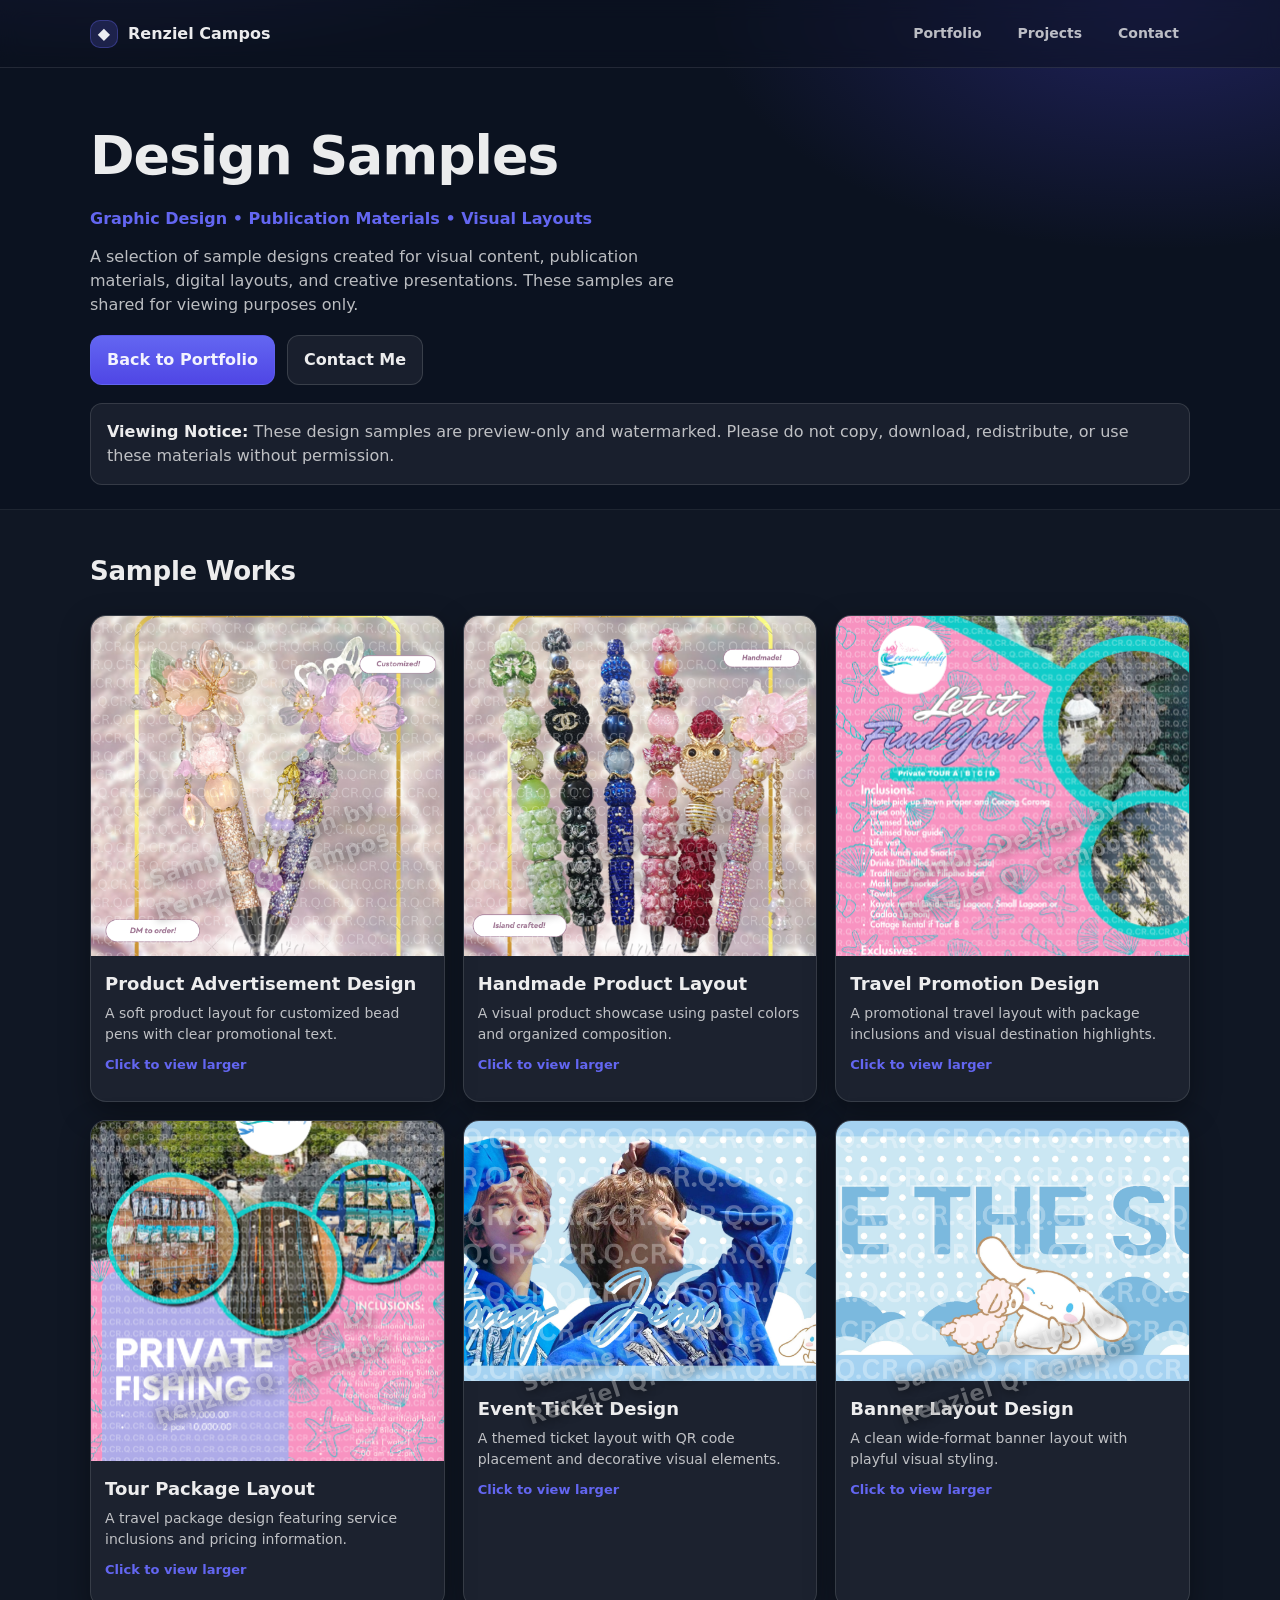
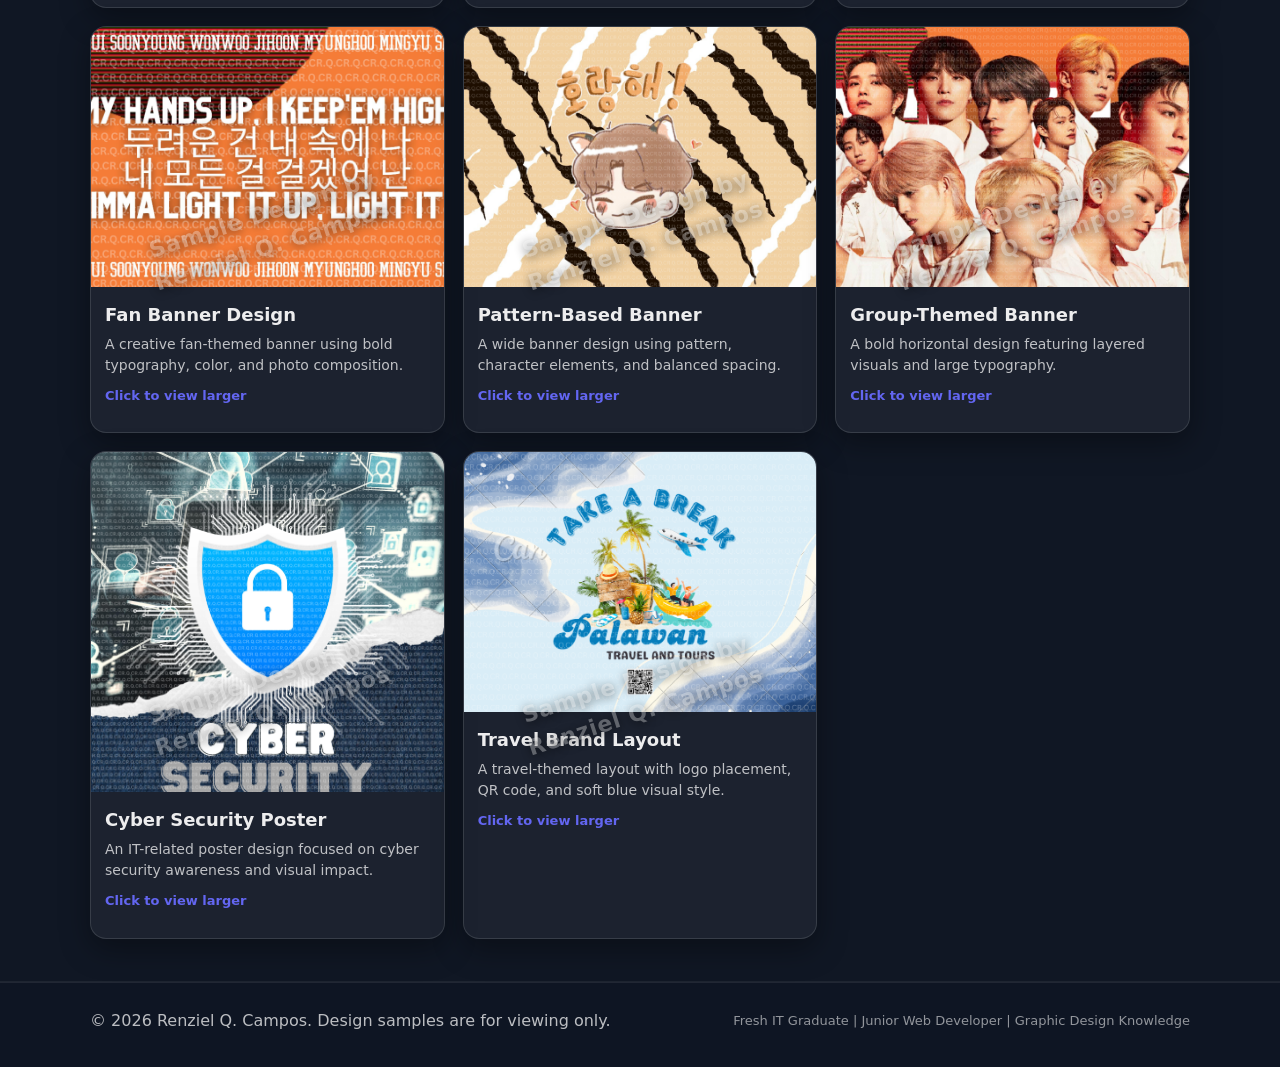
==== design-samples.html @ 715ff8b2 "Initial portfolio upload" ====
<!doctype html>
<html lang="en">
<head>
  <meta charset="utf-8" />
  <meta name="viewport" content="width=device-width, initial-scale=1" />
  <meta name="robots" content="noindex, nofollow" />
  <title>Design Samples | Renziel Q. Campos</title>
  <link rel="stylesheet" href="style.css" />

  <style>
    .design-header {
      padding: 48px 0 24px;
    }

    .design-gallery {
      display: grid;
      grid-template-columns: repeat(3, 1fr);
      gap: 18px;
      margin-top: 24px;
    }

    .design-card {
      position: relative;
      overflow: hidden;
      border-radius: var(--radius);
      background: rgba(255,255,255,.05);
      border: 1px solid rgba(255,255,255,.12);
      box-shadow: var(--shadow);
      cursor: pointer;
      transition: transform .15s ease, border-color .2s ease, background .2s ease;
    }

    .design-card:hover {
      transform: translateY(-4px);
      border-color: rgba(99,102,241,.45);
      background: rgba(255,255,255,.08);
    }

    .design-card img {
      width: 100%;
      height: 340px;
      object-fit: cover;
      display: block;
      user-select: none;
      -webkit-user-drag: none;
      pointer-events: none;
    }

    .design-card::after {
      content: "Sample Design by Renziel Q. Campos";
      position: absolute;
      inset: 0;
      display: grid;
      place-items: center;
      text-align: center;
      padding: 20px;
      color: rgba(255,255,255,.32);
      font-weight: 900;
      font-size: 22px;
      letter-spacing: .04em;
      transform: rotate(-18deg);
      pointer-events: none;
      text-shadow: 0 2px 10px rgba(0,0,0,.45);
    }

    .design-card-content {
      padding: 14px;
    }

    .design-card-title {
      margin: 0 0 6px;
      font-size: 18px;
    }

    .design-card-desc {
      margin: 0;
      color: var(--muted);
      font-size: 14px;
    }

    .notice-box {
      margin-top: 18px;
      padding: 16px;
      border-radius: var(--radius-sm);
      background: rgba(255,255,255,.06);
      border: 1px solid rgba(255,255,255,.12);
      color: var(--muted);
    }

    .notice-box strong {
      color: var(--text);
    }

    .wide-design img {
      height: 260px;
    }

    .view-hint {
      margin-top: 10px;
      color: var(--primary-2);
      font-weight: 800;
      font-size: 13px;
    }

    /* Lightbox / Modal */
    .lightbox {
      position: fixed;
      inset: 0;
      z-index: 9999;
      display: none;
      align-items: center;
      justify-content: center;
      padding: 18px;
      background: rgba(0,0,0,.88);
    }

    .lightbox.is-open {
      display: flex;
    }

    .lightbox-content {
      position: relative;
      width: min(96vw, 1200px);
      height: min(92vh, 850px);
      background: rgba(11,18,32,.95);
      border: 1px solid rgba(255,255,255,.18);
      border-radius: var(--radius);
      box-shadow: var(--shadow);
      overflow: hidden;
      display: flex;
      flex-direction: column;
    }

    .lightbox-header {
      display: flex;
      align-items: center;
      justify-content: space-between;
      gap: 12px;
      padding: 14px 16px;
      border-bottom: 1px solid rgba(255,255,255,.12);
      flex-shrink: 0;
    }

    .lightbox-title {
      margin: 0;
      font-size: 16px;
      color: var(--text);
    }

    .lightbox-close {
      border: 1px solid rgba(255,255,255,.16);
      background: rgba(255,255,255,.08);
      color: var(--text);
      padding: 10px 14px;
      border-radius: 10px;
      font-weight: 900;
      cursor: pointer;
    }

    .lightbox-close:hover {
      background: rgba(255,255,255,.14);
    }

    .lightbox-body {
      position: relative;
      flex: 1;
      overflow: hidden;
      padding: 14px;
      display: flex;
      align-items: center;
      justify-content: center;
    }

    .lightbox-body img {
      width: 100%;
      height: 100%;
      object-fit: contain;
      display: block;
      user-select: none;
      -webkit-user-drag: none;
      pointer-events: none;
      border-radius: 12px;
    }

    .lightbox-body::after {
      content: "Sample Design by Renziel Q. Campos";
      position: absolute;
      inset: 0;
      display: grid;
      place-items: center;
      text-align: center;
      color: rgba(255,255,255,.28);
      font-size: clamp(22px, 4vw, 48px);
      font-weight: 900;
      letter-spacing: .04em;
      transform: rotate(-18deg);
      pointer-events: none;
      text-shadow: 0 3px 12px rgba(0,0,0,.55);
    }

    @media (max-width: 900px) {
      .design-gallery {
        grid-template-columns: 1fr;
      }

      .design-card img,
      .wide-design img {
        height: auto;
      }

      .lightbox {
        padding: 10px;
      }

      .lightbox-content {
        width: 96vw;
        height: 90vh;
      }

      .lightbox-title {
        font-size: 14px;
      }

      .lightbox-close {
        padding: 8px 12px;
      }
    }
  </style>
</head>

<body>
  <a class="skip-link" href="#samples">Skip to samples</a>

  <header class="site-header" role="banner">
    <div class="container header-inner">
      <div class="brand" aria-label="Portfolio brand">
        <span class="brand-mark" aria-hidden="true">◆</span>
        <span class="brand-text">Renziel Campos</span>
      </div>

      <nav class="nav" aria-label="Primary">
        <a class="nav-link" href="index.html">Portfolio</a>
        <a class="nav-link" href="index.html#projects">Projects</a>
        <a class="nav-link" href="index.html#contact">Contact</a>
      </nav>
    </div>
  </header>

  <main>
    <section class="design-header">
      <div class="container">
        <h1 class="hero-title">Design Samples</h1>

        <p class="hero-role">Graphic Design • Publication Materials • Visual Layouts</p>

        <p class="hero-intro">
          A selection of sample designs created for visual content, publication materials,
          digital layouts, and creative presentations. These samples are shared for viewing purposes only.
        </p>

        <div class="hero-actions" role="group" aria-label="Design sample actions">
          <a class="btn btn-primary" href="index.html">Back to Portfolio</a>
          <a class="btn btn-secondary" href="index.html#contact">Contact Me</a>
        </div>

        <div class="notice-box">
          <strong>Viewing Notice:</strong>
          These design samples are preview-only and watermarked. Please do not copy,
          download, redistribute, or use these materials without permission.
        </div>
      </div>
    </section>

    <section id="samples" class="section section-alt">
      <div class="container">
        <h2 class="section-title">Sample Works</h2>

        <div class="design-gallery" aria-label="Design sample gallery">
          <article class="design-card" data-image="design-samples/1.png" data-title="Product Advertisement Design">
            <img src="design-samples/1.png" alt="Bead and Write customized pen design layout" draggable="false" />
            <div class="design-card-content">
              <h3 class="design-card-title">Product Advertisement Design</h3>
              <p class="design-card-desc">
                A soft product layout for customized bead pens with clear promotional text.
              </p>
              <p class="view-hint">Click to view larger</p>
            </div>
          </article>

          <article class="design-card" data-image="design-samples/2.png" data-title="Handmade Product Layout">
            <img src="design-samples/2.png" alt="Bead and Write handmade pen product layout" draggable="false" />
            <div class="design-card-content">
              <h3 class="design-card-title">Handmade Product Layout</h3>
              <p class="design-card-desc">
                A visual product showcase using pastel colors and organized composition.
              </p>
              <p class="view-hint">Click to view larger</p>
            </div>
          </article>

          <article class="design-card" data-image="design-samples/3.png" data-title="Travel Promotion Design">
            <img src="design-samples/3.png" alt="Travel and tour promotional design" draggable="false" />
            <div class="design-card-content">
              <h3 class="design-card-title">Travel Promotion Design</h3>
              <p class="design-card-desc">
                A promotional travel layout with package inclusions and visual destination highlights.
              </p>
              <p class="view-hint">Click to view larger</p>
            </div>
          </article>

          <article class="design-card" data-image="design-samples/4.png" data-title="Tour Package Layout">
            <img src="design-samples/4.png" alt="Private fishing promotional layout" draggable="false" />
            <div class="design-card-content">
              <h3 class="design-card-title">Tour Package Layout</h3>
              <p class="design-card-desc">
                A travel package design featuring service inclusions and pricing information.
              </p>
              <p class="view-hint">Click to view larger</p>
            </div>
          </article>

          <article class="design-card wide-design" data-image="design-samples/5.png" data-title="Event Ticket Design">
            <img src="design-samples/5.png" alt="Blue themed event ticket design" draggable="false" />
            <div class="design-card-content">
              <h3 class="design-card-title">Event Ticket Design</h3>
              <p class="design-card-desc">
                A themed ticket layout with QR code placement and decorative visual elements.
              </p>
              <p class="view-hint">Click to view larger</p>
            </div>
          </article>

          <article class="design-card wide-design" data-image="design-samples/6.png" data-title="Banner Layout Design">
            <img src="design-samples/6.png" alt="Blue themed banner design" draggable="false" />
            <div class="design-card-content">
              <h3 class="design-card-title">Banner Layout Design</h3>
              <p class="design-card-desc">
                A clean wide-format banner layout with playful visual styling.
              </p>
              <p class="view-hint">Click to view larger</p>
            </div>
          </article>

          <article class="design-card wide-design" data-image="design-samples/7.png" data-title="Fan Banner Design">
            <img src="design-samples/7.png" alt="K-pop inspired orange banner design" draggable="false" />
            <div class="design-card-content">
              <h3 class="design-card-title">Fan Banner Design</h3>
              <p class="design-card-desc">
                A creative fan-themed banner using bold typography, color, and photo composition.
              </p>
              <p class="view-hint">Click to view larger</p>
            </div>
          </article>

          <article class="design-card wide-design" data-image="design-samples/8.png" data-title="Pattern-Based Banner">
            <img src="design-samples/8.png" alt="Orange animal print themed banner design" draggable="false" />
            <div class="design-card-content">
              <h3 class="design-card-title">Pattern-Based Banner</h3>
              <p class="design-card-desc">
                A wide banner design using pattern, character elements, and balanced spacing.
              </p>
              <p class="view-hint">Click to view larger</p>
            </div>
          </article>

          <article class="design-card wide-design" data-image="design-samples/9.png" data-title="Group-Themed Banner">
            <img src="design-samples/9.png" alt="K-pop inspired red and orange banner design" draggable="false" />
            <div class="design-card-content">
              <h3 class="design-card-title">Group-Themed Banner</h3>
              <p class="design-card-desc">
                A bold horizontal design featuring layered visuals and large typography.
              </p>
              <p class="view-hint">Click to view larger</p>
            </div>
          </article>

          <article class="design-card" data-image="design-samples/10.png" data-title="Cyber Security Poster">
            <img src="design-samples/10.png" alt="Cyber security poster design" draggable="false" />
            <div class="design-card-content">
              <h3 class="design-card-title">Cyber Security Poster</h3>
              <p class="design-card-desc">
                An IT-related poster design focused on cyber security awareness and visual impact.
              </p>
              <p class="view-hint">Click to view larger</p>
            </div>
          </article>

          <article class="design-card wide-design" data-image="design-samples/11.png" data-title="Travel Brand Layout">
            <img src="design-samples/11.png" alt="Travel and tours logo or banner design" draggable="false" />
            <div class="design-card-content">
              <h3 class="design-card-title">Travel Brand Layout</h3>
              <p class="design-card-desc">
                A travel-themed layout with logo placement, QR code, and soft blue visual style.
              </p>
              <p class="view-hint">Click to view larger</p>
            </div>
          </article>
        </div>
      </div>
    </section>
  </main>

  <div class="lightbox" id="lightbox" aria-hidden="true">
    <div class="lightbox-content">
      <div class="lightbox-header">
        <h2 class="lightbox-title" id="lightboxTitle">Design Preview</h2>
        <button class="lightbox-close" id="lightboxClose" type="button">Close</button>
      </div>

      <div class="lightbox-body">
        <img id="lightboxImage" src="" alt="Selected design sample preview" draggable="false" />
      </div>
    </div>
  </div>

  <footer class="site-footer" role="contentinfo">
    <div class="container footer-inner">
      <p class="footer-text">© <span id="year"></span> Renziel Q. Campos. Design samples are for viewing only.</p>
      <p class="footer-small">Fresh IT Graduate | Junior Web Developer | Graphic Design Knowledge</p>
    </div>
  </footer>

  <script>
    const yearEl = document.getElementById('year');
    if (yearEl) yearEl.textContent = String(new Date().getFullYear());

    const lightbox = document.getElementById('lightbox');
    const lightboxImage = document.getElementById('lightboxImage');
    const lightboxTitle = document.getElementById('lightboxTitle');
    const lightboxClose = document.getElementById('lightboxClose');
    const designCards = document.querySelectorAll('.design-card');

    designCards.forEach((card) => {
      card.addEventListener('click', () => {
        const imageSrc = card.getAttribute('data-image');
        const title = card.getAttribute('data-title');

        lightboxImage.src = imageSrc;
        lightboxTitle.textContent = title;
        lightbox.classList.add('is-open');
        lightbox.setAttribute('aria-hidden', 'false');
        document.body.style.overflow = 'hidden';
      });
    });

    function closeLightbox() {
      lightbox.classList.remove('is-open');
      lightbox.setAttribute('aria-hidden', 'true');
      lightboxImage.src = '';
      document.body.style.overflow = '';
    }

    lightboxClose.addEventListener('click', closeLightbox);

    lightbox.addEventListener('click', (event) => {
      if (event.target === lightbox) {
        closeLightbox();
      }
    });

    document.addEventListener('keydown', function (event) {
      const key = event.key.toLowerCase();

      if (key === 'escape' && lightbox.classList.contains('is-open')) {
        closeLightbox();
      }

      if (
        (event.ctrlKey && key === 's') ||
        (event.ctrlKey && key === 'p') ||
        (event.ctrlKey && key === 'u') ||
        (event.ctrlKey && key === 'c') ||
        (event.ctrlKey && event.shiftKey && key === 'i') ||
        key === 'f12'
      ) {
        event.preventDefault();
        alert('This action is disabled for design sample protection.');
      }
    });

    document.addEventListener('contextmenu', function (event) {
      event.preventDefault();
      alert('Right-click is disabled for design sample protection.');
    });
  </script>
</body>
</html>
---- style.css ----
:root{
  --bg: #0b1220;
  --surface: rgba(255,255,255,.06);
  --surface-2: rgba(255,255,255,.09);
  --text: rgba(255,255,255,.92);
  --muted: rgba(255,255,255,.72);
  --muted-2: rgba(255,255,255,.62);
  --primary: #4f46e5;
  --primary-2: #6366f1;
  --ring: rgba(99,102,241,.45);
  --border: rgba(255,255,255,.14);
  --shadow: 0 10px 30px rgba(0,0,0,.35);
  --radius: 16px;
  --radius-sm: 12px;
  --container: 1100px;
}

*{ box-sizing: border-box; }

html{ scroll-behavior: smooth; }

body{
  margin: 0;
  font-family: ui-sans-serif, system-ui, -apple-system, Segoe UI, Roboto, Helvetica, Arial, "Apple Color Emoji","Segoe UI Emoji";
  background: radial-gradient(1200px 600px at 10% -10%, rgba(99,102,241,.45), transparent 55%),
              radial-gradient(900px 500px at 90% 0%, rgba(79,70,229,.30), transparent 50%),
              var(--bg);
  color: var(--text);
  line-height: 1.5;
}

.skip-link{
  position: absolute;
  left: -999px;
  top: 12px;
  padding: 10px 12px;
  background: #fff;
  color: #000;
  border-radius: 10px;
  z-index: 999;
}

.skip-link:focus{ left: 12px; }

.container{
  width: min(var(--container), calc(100% - 32px));
  margin: 0 auto;
}

.site-header{
  position: sticky;
  top: 0;
  z-index: 50;
  backdrop-filter: blur(10px);
  background: rgba(11,18,32,.55);
  border-bottom: 1px solid rgba(255,255,255,.10);
}

.header-inner{
  display: flex;
  align-items: center;
  justify-content: space-between;
  padding: 14px 0;
  gap: 16px;
}

.brand{
  display: flex;
  align-items: center;
  gap: 10px;
  font-weight: 700;
}

.brand-mark{
  width: 28px;
  height: 28px;
  display: grid;
  place-items: center;
  border-radius: 10px;
  background: rgba(99,102,241,.20);
  border: 1px solid rgba(99,102,241,.35);
}

.nav{
  display: flex;
  gap: 14px;
  flex-wrap: wrap;
  justify-content: flex-end;
}

.nav-link{
  color: var(--muted);
  text-decoration: none;
  font-weight: 600;
  font-size: 14px;
  padding: 8px 10px;
  border-radius: 999px;
  border: 1px solid transparent;
}

.nav-link:hover{
  color: var(--text);
  background: rgba(255,255,255,.06);
  border-color: rgba(255,255,255,.10);
}

.nav-link.is-active{
  color: var(--text);
  border-color: rgba(99,102,241,.35);
  background: rgba(99,102,241,.14);
}

.hero{
  padding: 48px 0 28px;
}

.hero-inner{
  display: grid;
  grid-template-columns: 1fr 1fr;
  gap: 22px;
  align-items: start;
}

.hero-copy{ order: 1; }
.hero-card{ order: 2; }

.hero-title{
  margin: 0;
  font-size: clamp(34px, 4.2vw, 54px);
  letter-spacing: -0.02em;
}

.hero-role{
  margin: 10px 0 0;
  color: var(--primary-2);
  font-weight: 800;
}

.hero-intro{
  margin: 14px 0 18px;
  color: var(--muted);
  font-size: 16px;
  max-width: 62ch;
}

.hero-actions{
  display: flex;
  gap: 12px;
  flex-wrap: wrap;
  margin-bottom: 14px;
}

.btn{
  display: inline-flex;
  align-items: center;
  justify-content: center;
  gap: 8px;
  border-radius: 12px;
  padding: 12px 16px;
  font-weight: 800;
  text-decoration: none;
  border: 1px solid rgba(255,255,255,.14);
  cursor: pointer;
  transition: transform .08s ease, background .2s ease, border-color .2s ease;
}

.btn:active{ transform: translateY(1px); }

.btn:focus{
  outline: 3px solid var(--ring);
  outline-offset: 2px;
}

.btn-primary{
  background: linear-gradient(180deg, rgba(99,102,241,1), rgba(79,70,229,1));
  border-color: rgba(99,102,241,.55);
  color: var(--text);
}

.btn-primary:hover{
  background: linear-gradient(180deg, rgba(110,115,246,1), rgba(79,70,229,1));
}

.btn-secondary{
  background: rgba(255,255,255,.06);
  color: var(--text);
}

.btn-secondary:hover{
  background: rgba(255,255,255,.09);
  border-color: rgba(255,255,255,.22);
}

.hero-meta{
  list-style: none;
  padding: 0;
  margin: 18px 0 0;
  display: grid;
  gap: 10px;
}

.hero-meta li{
  color: var(--muted);
  font-weight: 600;
  display: flex;
  gap: 10px;
  align-items: center;
}

.dot{
  width: 9px;
  height: 9px;
  border-radius: 50%;
  background: rgba(99,102,241,.9);
  box-shadow: 0 0 0 4px rgba(99,102,241,.15);
}

.hero-card{
  border-radius: var(--radius);
  padding: 18px;
  background: linear-gradient(180deg, rgba(255,255,255,.08), rgba(255,255,255,.05));
  border: 1px solid rgba(255,255,255,.14);
  box-shadow: var(--shadow);
}

.hero-card-top{
  display: flex;
  gap: 14px;
  align-items: center;
}

.avatar{
  width: 52px;
  height: 52px;
  border-radius: 16px;
  background: rgba(99,102,241,.22);
  border: 1px solid rgba(99,102,241,.45);
  display: grid;
  place-items: center;
  font-weight: 900;
}

.hero-card-kicker{
  margin: 0;
  color: var(--muted-2);
  font-size: 13px;
}

.hero-card-title{
  margin: 4px 0 0;
  font-weight: 900;
}

.hero-stats{
  margin-top: 14px;
  display: grid;
  gap: 10px;
}

.stat{
  padding: 12px;
  border-radius: 14px;
  background: rgba(0,0,0,.18);
  border: 1px solid rgba(255,255,255,.10);
}

.stat-value{
  margin: 0;
  font-weight: 900;
}

.stat-label{
  margin: 4px 0 0;
  color: var(--muted);
  font-size: 13px;
}

.hero-card-note{
  margin: 14px 0 0;
  color: var(--muted);
  font-size: 13px;
}

.section{
  padding: 42px 0;
}

.section-alt{
  background: rgba(255,255,255,.02);
  border-top: 1px solid rgba(255,255,255,.06);
  border-bottom: 1px solid rgba(255,255,255,.06);
}

.section-title{
  margin: 0 0 18px;
  font-size: 26px;
  letter-spacing: -0.01em;
}

.section-muted{
  color: var(--muted);
}

.section-grid{
  display: grid;
  grid-template-columns: 1fr 320px;
  gap: 20px;
  align-items: start;
}

.section-text p{
  margin-top: 0;
  color: var(--muted);
}

.callout{
  background: rgba(255,255,255,.06);
  border: 1px solid rgba(255,255,255,.12);
  border-radius: var(--radius-sm);
  padding: 16px;
}

.callout-title{
  margin: 0 0 10px;
  font-size: 16px;
}

.callout-list{
  margin: 0;
  padding-left: 18px;
  color: var(--muted);
}

.callout-list li{
  margin: 8px 0;
}

.chips{
  display: flex;
  flex-wrap: wrap;
  gap: 10px;
}

.chip{
  padding: 10px 12px;
  border-radius: 999px;
  border: 1px solid rgba(255,255,255,.14);
  background: rgba(255,255,255,.06);
  color: var(--text);
  font-weight: 800;
  font-size: 14px;
}

.cards{
  display: grid;
  grid-template-columns: repeat(3, 1fr);
  gap: 14px;
}

.card{
  border-radius: var(--radius);
  padding: 16px;
  background: rgba(255,255,255,.05);
  border: 1px solid rgba(255,255,255,.12);
}

.card-title{
  margin: 0 0 8px;
  font-size: 18px;
}

.card-desc{
  margin: 0 0 12px;
  color: var(--muted);
}

.card-list{
  margin: 0;
  padding-left: 18px;
  color: var(--muted);
}

.card-list li{
  margin: 6px 0;
}

.card-link{
  display: inline-block;
  margin-top: 12px;
  color: var(--primary-2);
  font-weight: 900;
  text-decoration: none;
}

.card-link:hover{
  text-decoration: underline;
}

.contact-grid{
  display: grid;
  grid-template-columns: 1fr 1fr;
  gap: 18px;
  align-items: start;
}

.contact-copy p{
  margin-top: 0;
}

.contact-info p{
  margin: 10px 0;
  color: var(--muted);
}

.contact-info a{
  color: var(--primary-2);
  text-decoration: none;
  font-weight: 800;
}

.contact-info a:hover{
  text-decoration: underline;
}

.contact-form{
  background: rgba(255,255,255,.05);
  border: 1px solid rgba(255,255,255,.12);
  border-radius: var(--radius);
  padding: 16px;
}

.field{
  display: grid;
  gap: 8px;
  margin-bottom: 14px;
}

label{
  font-weight: 900;
  color: var(--text);
  font-size: 14px;
}

input, textarea, select{
  width: 100%;
  padding: 12px 12px;
  border-radius: 12px;
  border: 1px solid rgba(255,255,255,.16);
  background: rgba(0,0,0,.18);
  color: var(--text);
  font: inherit;
}

select{
  appearance: none;
  cursor: pointer;
}

select option{
  background: #0b1220;
  color: #fff;
}

input::placeholder,
textarea::placeholder{
  color: rgba(255,255,255,.45);
}

input:focus,
textarea:focus,
select:focus{
  outline: 3px solid var(--ring);
  outline-offset: 2px;
  border-color: rgba(99,102,241,.55);
}

.form-note{
  margin: 12px 0 0;
  min-height: 1.2em;
  font-weight: 800;
  color: var(--primary-2);
}

.site-footer{
  padding: 26px 0 34px;
  border-top: 1px solid rgba(255,255,255,.08);
  background: rgba(255,255,255,.01);
}

.footer-inner{
  display: flex;
  flex-wrap: wrap;
  gap: 10px;
  justify-content: space-between;
  align-items: center;
}

.footer-text{
  margin: 0;
  color: var(--muted);
}

.footer-small{
  margin: 0;
  color: rgba(255,255,255,.55);
  font-size: 13px;
}

/* Responsive */
@media (max-width: 900px){
  .hero-inner{ grid-template-columns: 1fr; }
  .section-grid{ grid-template-columns: 1fr; }
  .cards{ grid-template-columns: 1fr; }
  .contact-grid{ grid-template-columns: 1fr; }
  .nav{ display: none; }
}

@media (max-width: 520px){
  .hero{ padding: 34px 0 18px; }
  .hero-actions{ margin-bottom: 10px; }
  .hero-meta{ margin-top: 14px; }
  .section{ padding: 34px 0; }
  .section-title{ font-size: 22px; }
  .btn{ width: 100%; }
  .hero-actions{ flex-direction: column; }
}
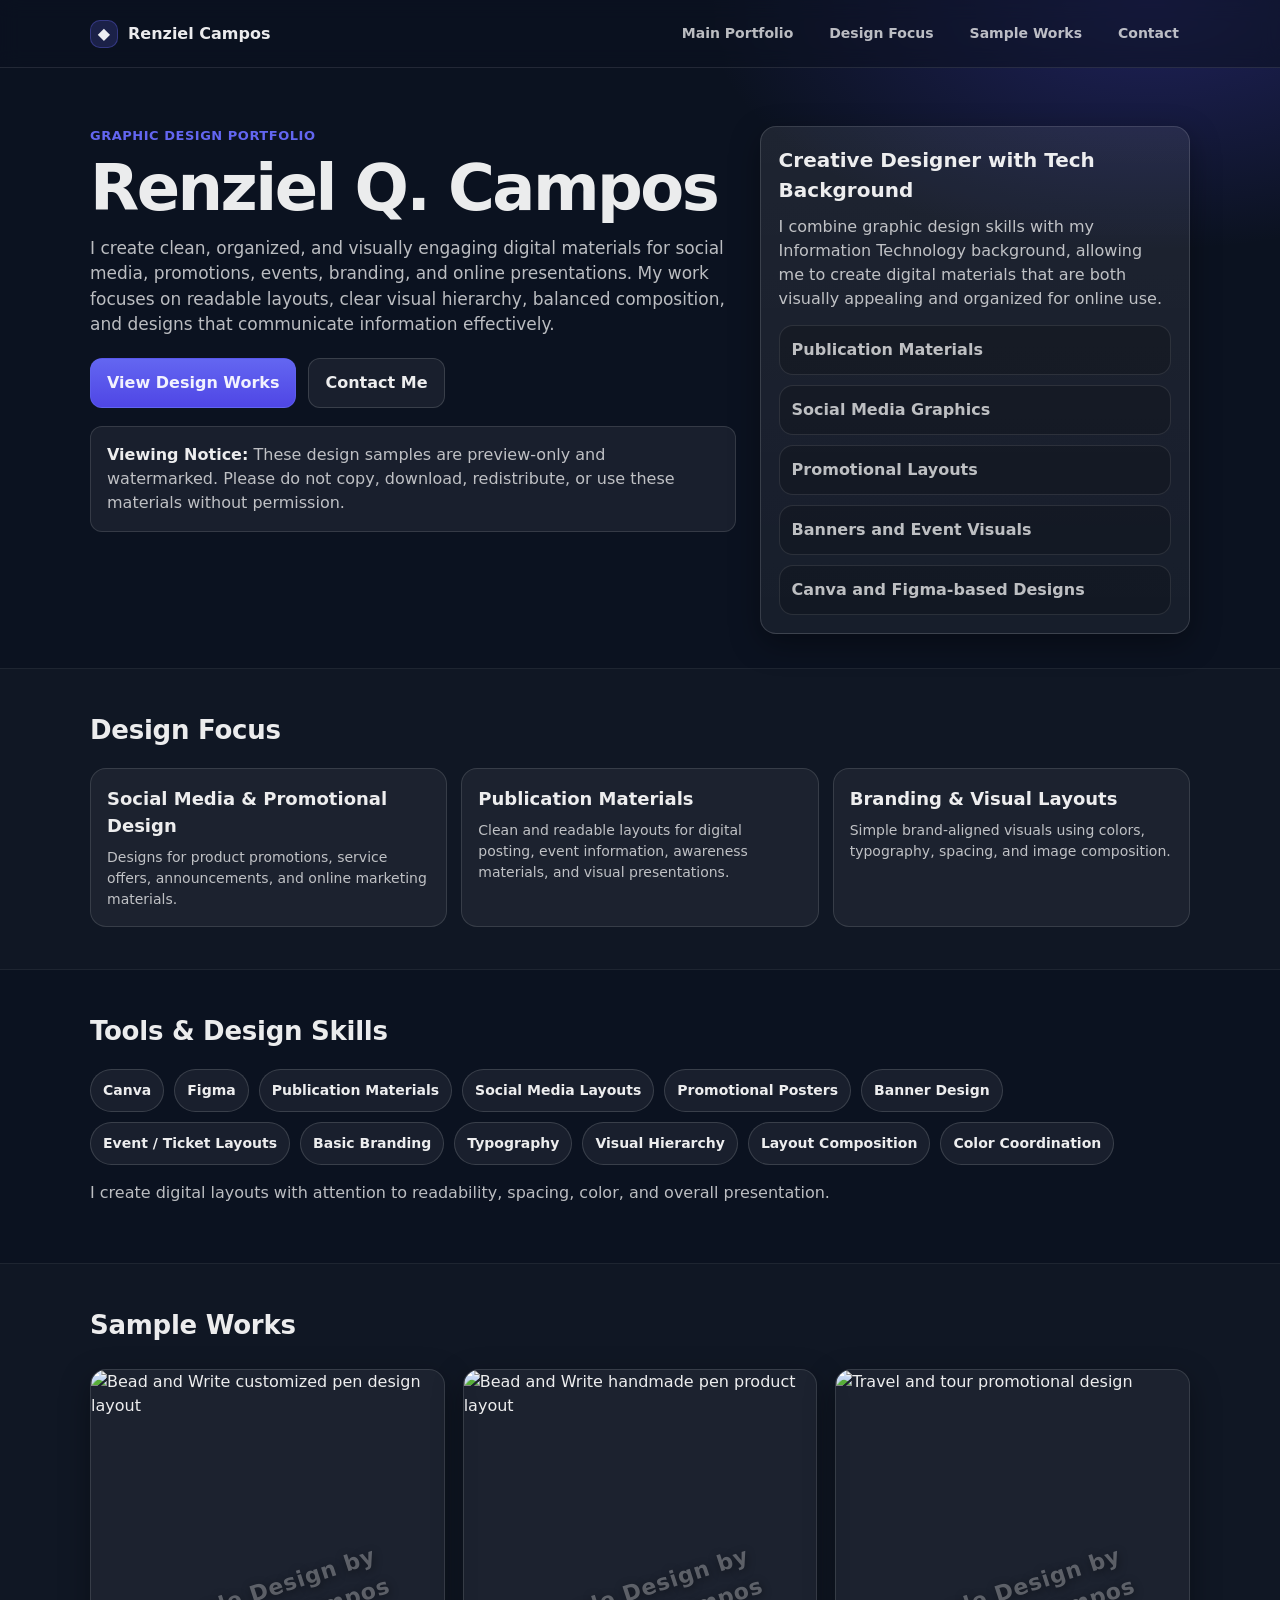
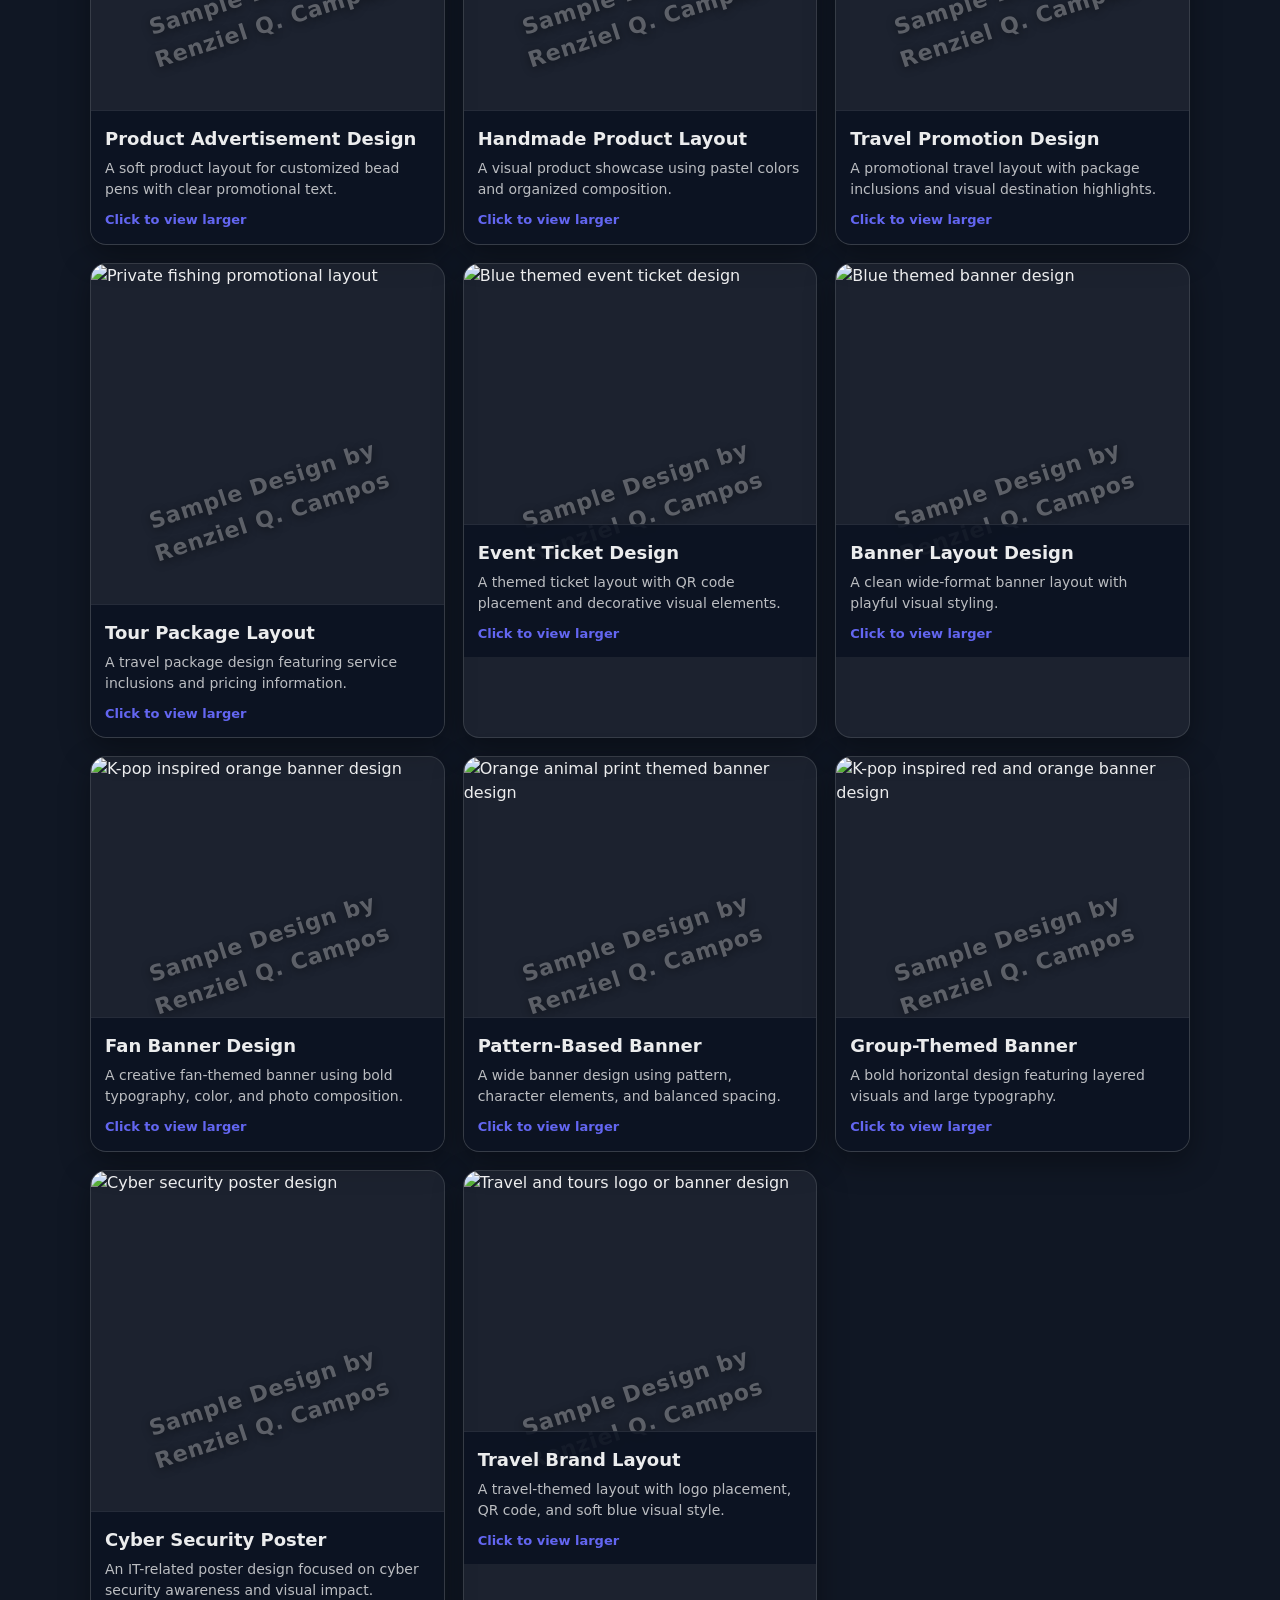
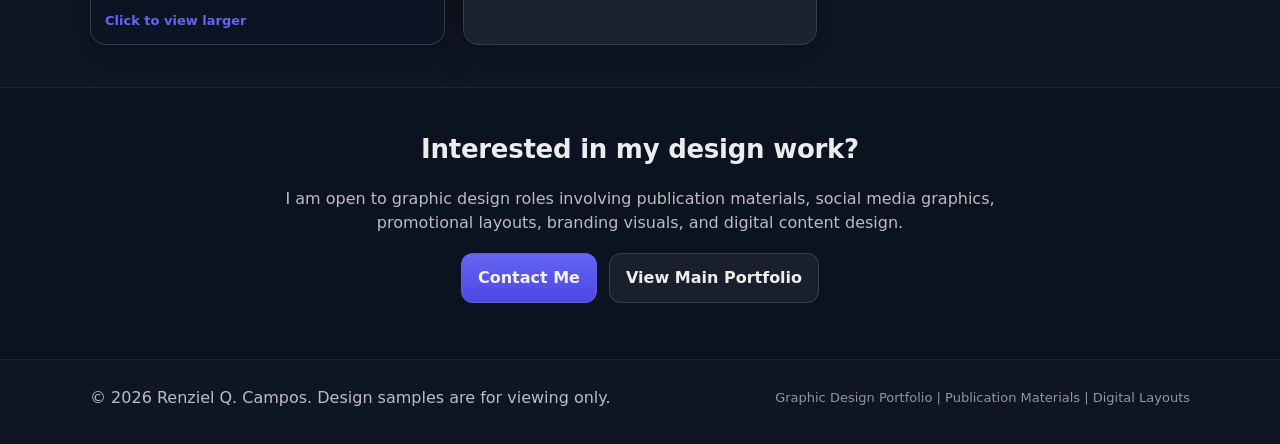
==== commit 373408f1: "Enhance graphic design portfolio layout and content" ====
--- a/design-samples.html
+++ b/design-samples.html
@@ -4,12 +4,101 @@
   <meta charset="utf-8" />
   <meta name="viewport" content="width=device-width, initial-scale=1" />
   <meta name="robots" content="noindex, nofollow" />
-  <title>Design Samples | Renziel Q. Campos</title>
+  <title>Graphic Design Portfolio | Renziel Q. Campos</title>
   <link rel="stylesheet" href="style.css" />
 
   <style>
-    .design-header {
-      padding: 48px 0 24px;
+    .designer-hero {
+      padding: 58px 0 34px;
+    }
+
+    .designer-hero-inner {
+      display: grid;
+      grid-template-columns: 1.2fr .8fr;
+      gap: 24px;
+      align-items: start;
+    }
+
+    .designer-kicker {
+      margin: 0 0 10px;
+      color: var(--primary-2);
+      font-weight: 900;
+      letter-spacing: .04em;
+      text-transform: uppercase;
+      font-size: 13px;
+    }
+
+    .designer-title {
+      margin: 0;
+      font-size: clamp(36px, 5vw, 64px);
+      line-height: 1;
+      letter-spacing: -0.04em;
+    }
+
+    .designer-intro {
+      margin: 16px 0 20px;
+      color: var(--muted);
+      font-size: 17px;
+      max-width: 68ch;
+    }
+
+    .designer-highlight-card {
+      border-radius: var(--radius);
+      padding: 18px;
+      background: linear-gradient(180deg, rgba(255,255,255,.08), rgba(255,255,255,.05));
+      border: 1px solid rgba(255,255,255,.14);
+      box-shadow: var(--shadow);
+    }
+
+    .designer-highlight-card h2 {
+      margin: 0 0 10px;
+      font-size: 20px;
+    }
+
+    .designer-highlight-card p {
+      margin: 0 0 14px;
+      color: var(--muted);
+    }
+
+    .designer-mini-list {
+      display: grid;
+      gap: 10px;
+      margin: 0;
+      padding: 0;
+      list-style: none;
+    }
+
+    .designer-mini-list li {
+      padding: 12px;
+      border-radius: 14px;
+      background: rgba(0,0,0,.18);
+      border: 1px solid rgba(255,255,255,.10);
+      color: var(--muted);
+      font-weight: 700;
+    }
+
+    .design-overview-grid {
+      display: grid;
+      grid-template-columns: repeat(3, 1fr);
+      gap: 14px;
+    }
+
+    .overview-card {
+      border-radius: var(--radius);
+      padding: 16px;
+      background: rgba(255,255,255,.05);
+      border: 1px solid rgba(255,255,255,.12);
+    }
+
+    .overview-card h3 {
+      margin: 0 0 8px;
+      font-size: 18px;
+    }
+
+    .overview-card p {
+      margin: 0;
+      color: var(--muted);
+      font-size: 14px;
     }
 
     .design-gallery {
@@ -54,7 +143,7 @@
       place-items: center;
       text-align: center;
       padding: 20px;
-      color: rgba(255,255,255,.32);
+      color: rgba(255,255,255,.30);
       font-weight: 900;
       font-size: 22px;
       letter-spacing: .04em;
@@ -65,6 +154,10 @@
 
     .design-card-content {
       padding: 14px;
+      position: relative;
+      z-index: 2;
+      background: rgba(11,18,32,.88);
+      border-top: 1px solid rgba(255,255,255,.10);
     }
 
     .design-card-title {
@@ -76,6 +169,17 @@
       margin: 0;
       color: var(--muted);
       font-size: 14px;
+    }
+
+    .wide-design img {
+      height: 260px;
+    }
+
+    .view-hint {
+      margin: 10px 0 0;
+      color: var(--primary-2);
+      font-weight: 800;
+      font-size: 13px;
     }
 
     .notice-box {
@@ -91,15 +195,15 @@
       color: var(--text);
     }
 
-    .wide-design img {
-      height: 260px;
-    }
-
-    .view-hint {
-      margin-top: 10px;
-      color: var(--primary-2);
-      font-weight: 800;
-      font-size: 13px;
+    .designer-cta {
+      text-align: center;
+      max-width: 760px;
+      margin: 0 auto;
+    }
+
+    .designer-cta p {
+      color: var(--muted);
+      margin: 0 0 18px;
     }
 
     /* Lightbox / Modal */
@@ -189,7 +293,7 @@
       display: grid;
       place-items: center;
       text-align: center;
-      color: rgba(255,255,255,.28);
+      color: rgba(255,255,255,.25);
       font-size: clamp(22px, 4vw, 48px);
       font-weight: 900;
       letter-spacing: .04em;
@@ -199,6 +303,11 @@
     }
 
     @media (max-width: 900px) {
+      .designer-hero-inner,
+      .design-overview-grid {
+        grid-template-columns: 1fr;
+      }
+
       .design-gallery {
         grid-template-columns: 1fr;
       }
@@ -239,38 +348,116 @@
       </div>
 
       <nav class="nav" aria-label="Primary">
-        <a class="nav-link" href="index.html">Portfolio</a>
-        <a class="nav-link" href="index.html#projects">Projects</a>
-        <a class="nav-link" href="index.html#contact">Contact</a>
+        <a class="nav-link" href="index.html">Main Portfolio</a>
+        <a class="nav-link" href="#overview">Design Focus</a>
+        <a class="nav-link" href="#samples">Sample Works</a>
+        <a class="nav-link" href="#contact-cta">Contact</a>
       </nav>
     </div>
   </header>
 
   <main>
-    <section class="design-header">
+    <!-- DESIGN HERO -->
+    <section class="designer-hero">
+      <div class="container designer-hero-inner">
+        <div>
+          <p class="designer-kicker">Graphic Design Portfolio</p>
+          <h1 class="designer-title">Renziel Q. Campos</h1>
+
+          <p class="designer-intro">
+            I create clean, organized, and visually engaging digital materials for social media,
+            promotions, events, branding, and online presentations. My work focuses on readable layouts,
+            clear visual hierarchy, balanced composition, and designs that communicate information effectively.
+          </p>
+
+          <div class="hero-actions" role="group" aria-label="Design portfolio actions">
+            <a class="btn btn-primary" href="#samples">View Design Works</a>
+            <a class="btn btn-secondary" href="index.html#contact">Contact Me</a>
+          </div>
+
+          <div class="notice-box">
+            <strong>Viewing Notice:</strong>
+            These design samples are preview-only and watermarked. Please do not copy,
+            download, redistribute, or use these materials without permission.
+          </div>
+        </div>
+
+        <aside class="designer-highlight-card" aria-label="Designer profile">
+          <h2>Creative Designer with Tech Background</h2>
+          <p>
+            I combine graphic design skills with my Information Technology background, allowing me to create
+            digital materials that are both visually appealing and organized for online use.
+          </p>
+
+          <ul class="designer-mini-list">
+            <li>Publication Materials</li>
+            <li>Social Media Graphics</li>
+            <li>Promotional Layouts</li>
+            <li>Banners and Event Visuals</li>
+            <li>Canva and Figma-based Designs</li>
+          </ul>
+        </aside>
+      </div>
+    </section>
+
+    <!-- DESIGN OVERVIEW -->
+    <section id="overview" class="section section-alt">
       <div class="container">
-        <h1 class="hero-title">Design Samples</h1>
-
-        <p class="hero-role">Graphic Design • Publication Materials • Visual Layouts</p>
-
-        <p class="hero-intro">
-          A selection of sample designs created for visual content, publication materials,
-          digital layouts, and creative presentations. These samples are shared for viewing purposes only.
+        <h2 class="section-title">Design Focus</h2>
+
+        <div class="design-overview-grid">
+          <article class="overview-card">
+            <h3>Social Media & Promotional Design</h3>
+            <p>
+              Designs for product promotions, service offers, announcements, and online marketing materials.
+            </p>
+          </article>
+
+          <article class="overview-card">
+            <h3>Publication Materials</h3>
+            <p>
+              Clean and readable layouts for digital posting, event information, awareness materials,
+              and visual presentations.
+            </p>
+          </article>
+
+          <article class="overview-card">
+            <h3>Branding & Visual Layouts</h3>
+            <p>
+              Simple brand-aligned visuals using colors, typography, spacing, and image composition.
+            </p>
+          </article>
+        </div>
+      </div>
+    </section>
+
+    <!-- TOOLS -->
+    <section class="section">
+      <div class="container">
+        <h2 class="section-title">Tools & Design Skills</h2>
+
+        <div class="chips" role="list" aria-label="Design tools and skills">
+          <span class="chip" role="listitem">Canva</span>
+          <span class="chip" role="listitem">Figma</span>
+          <span class="chip" role="listitem">Publication Materials</span>
+          <span class="chip" role="listitem">Social Media Layouts</span>
+          <span class="chip" role="listitem">Promotional Posters</span>
+          <span class="chip" role="listitem">Banner Design</span>
+          <span class="chip" role="listitem">Event / Ticket Layouts</span>
+          <span class="chip" role="listitem">Basic Branding</span>
+          <span class="chip" role="listitem">Typography</span>
+          <span class="chip" role="listitem">Visual Hierarchy</span>
+          <span class="chip" role="listitem">Layout Composition</span>
+          <span class="chip" role="listitem">Color Coordination</span>
+        </div>
+
+        <p class="section-muted">
+          I create digital layouts with attention to readability, spacing, color, and overall presentation.
         </p>
-
-        <div class="hero-actions" role="group" aria-label="Design sample actions">
-          <a class="btn btn-primary" href="index.html">Back to Portfolio</a>
-          <a class="btn btn-secondary" href="index.html#contact">Contact Me</a>
-        </div>
-
-        <div class="notice-box">
-          <strong>Viewing Notice:</strong>
-          These design samples are preview-only and watermarked. Please do not copy,
-          download, redistribute, or use these materials without permission.
-        </div>
       </div>
     </section>
 
+    <!-- SAMPLE WORKS -->
     <section id="samples" class="section section-alt">
       <div class="container">
         <h2 class="section-title">Sample Works</h2>
@@ -396,6 +583,24 @@
               <p class="view-hint">Click to view larger</p>
             </div>
           </article>
+        </div>
+      </div>
+    </section>
+
+    <!-- CONTACT CTA -->
+    <section id="contact-cta" class="section">
+      <div class="container">
+        <div class="designer-cta">
+          <h2 class="section-title">Interested in my design work?</h2>
+          <p>
+            I am open to graphic design roles involving publication materials, social media graphics,
+            promotional layouts, branding visuals, and digital content design.
+          </p>
+
+          <div class="hero-actions" role="group" aria-label="Contact actions" style="justify-content: center;">
+            <a class="btn btn-primary" href="index.html#contact">Contact Me</a>
+            <a class="btn btn-secondary" href="index.html">View Main Portfolio</a>
+          </div>
         </div>
       </div>
     </section>
@@ -417,7 +622,7 @@
   <footer class="site-footer" role="contentinfo">
     <div class="container footer-inner">
       <p class="footer-text">© <span id="year"></span> Renziel Q. Campos. Design samples are for viewing only.</p>
-      <p class="footer-small">Fresh IT Graduate | Junior Web Developer | Graphic Design Knowledge</p>
+      <p class="footer-small">Graphic Design Portfolio | Publication Materials | Digital Layouts</p>
     </div>
   </footer>
 
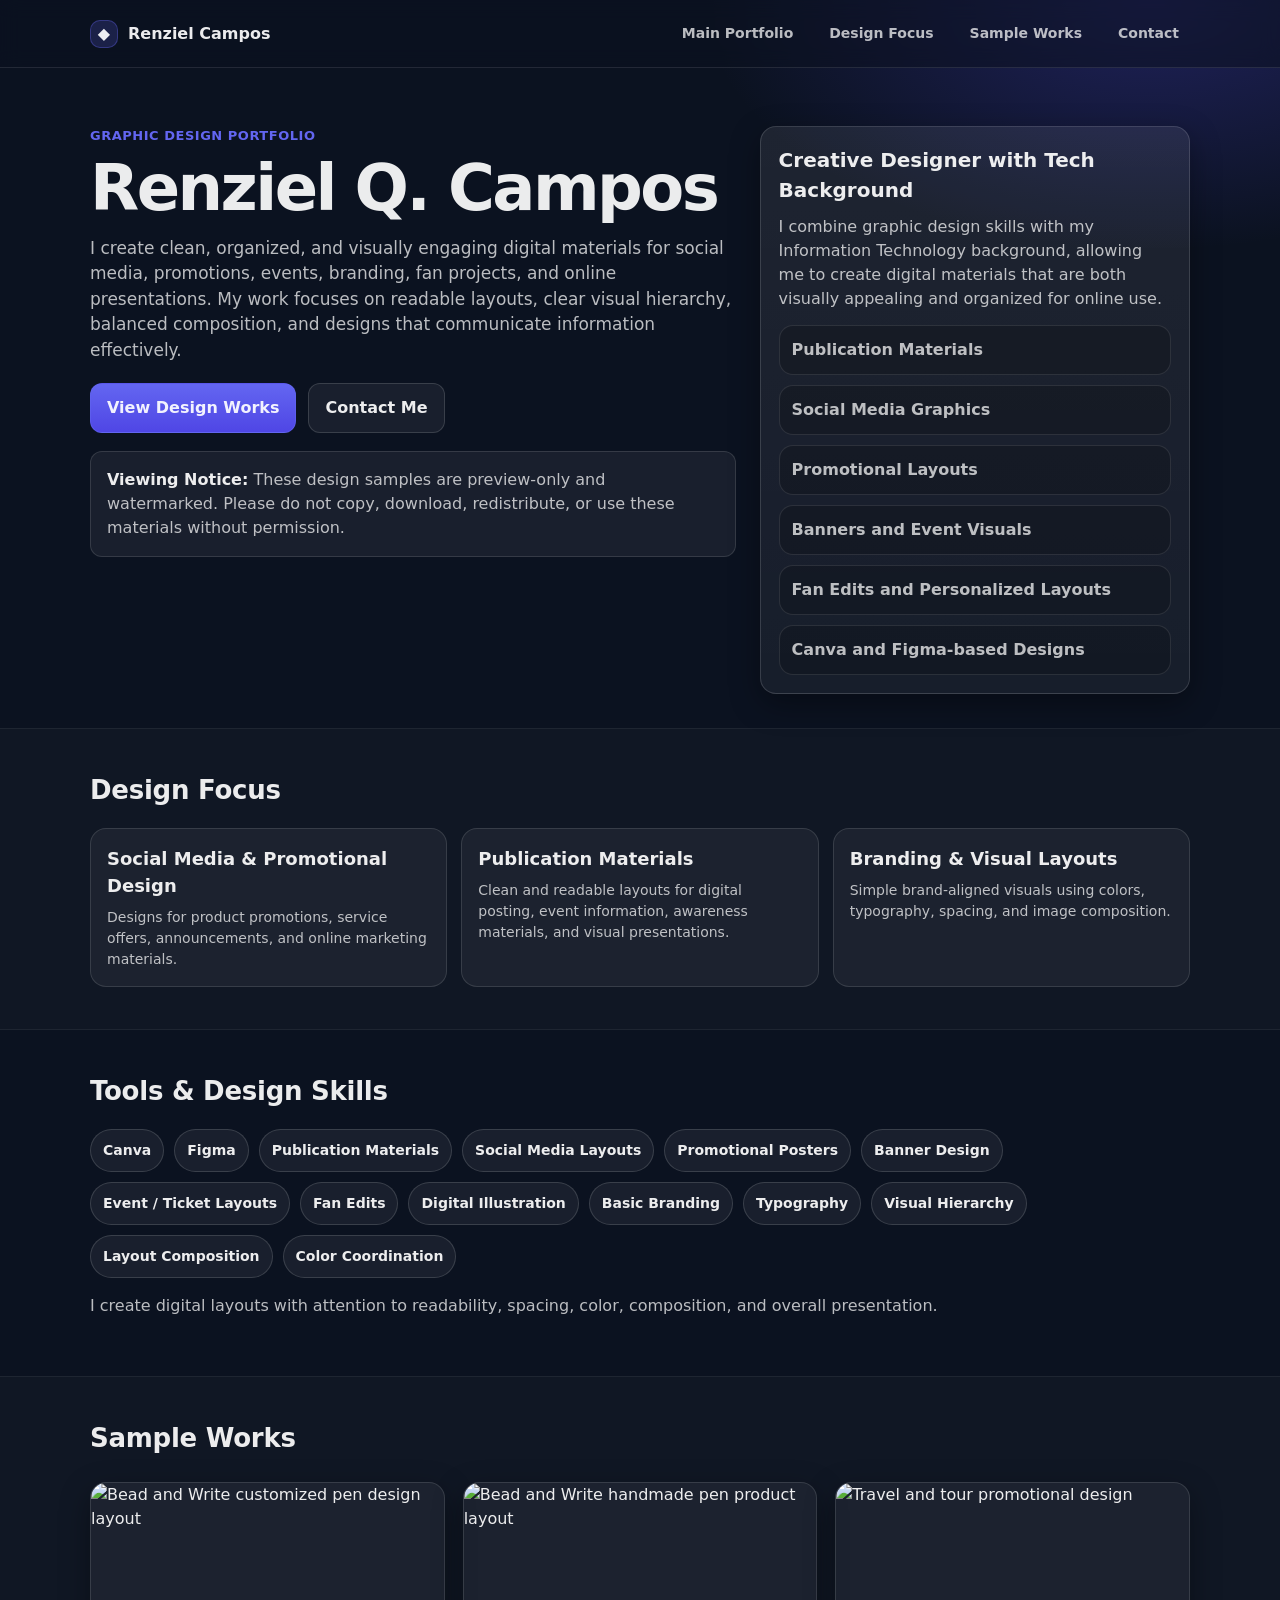
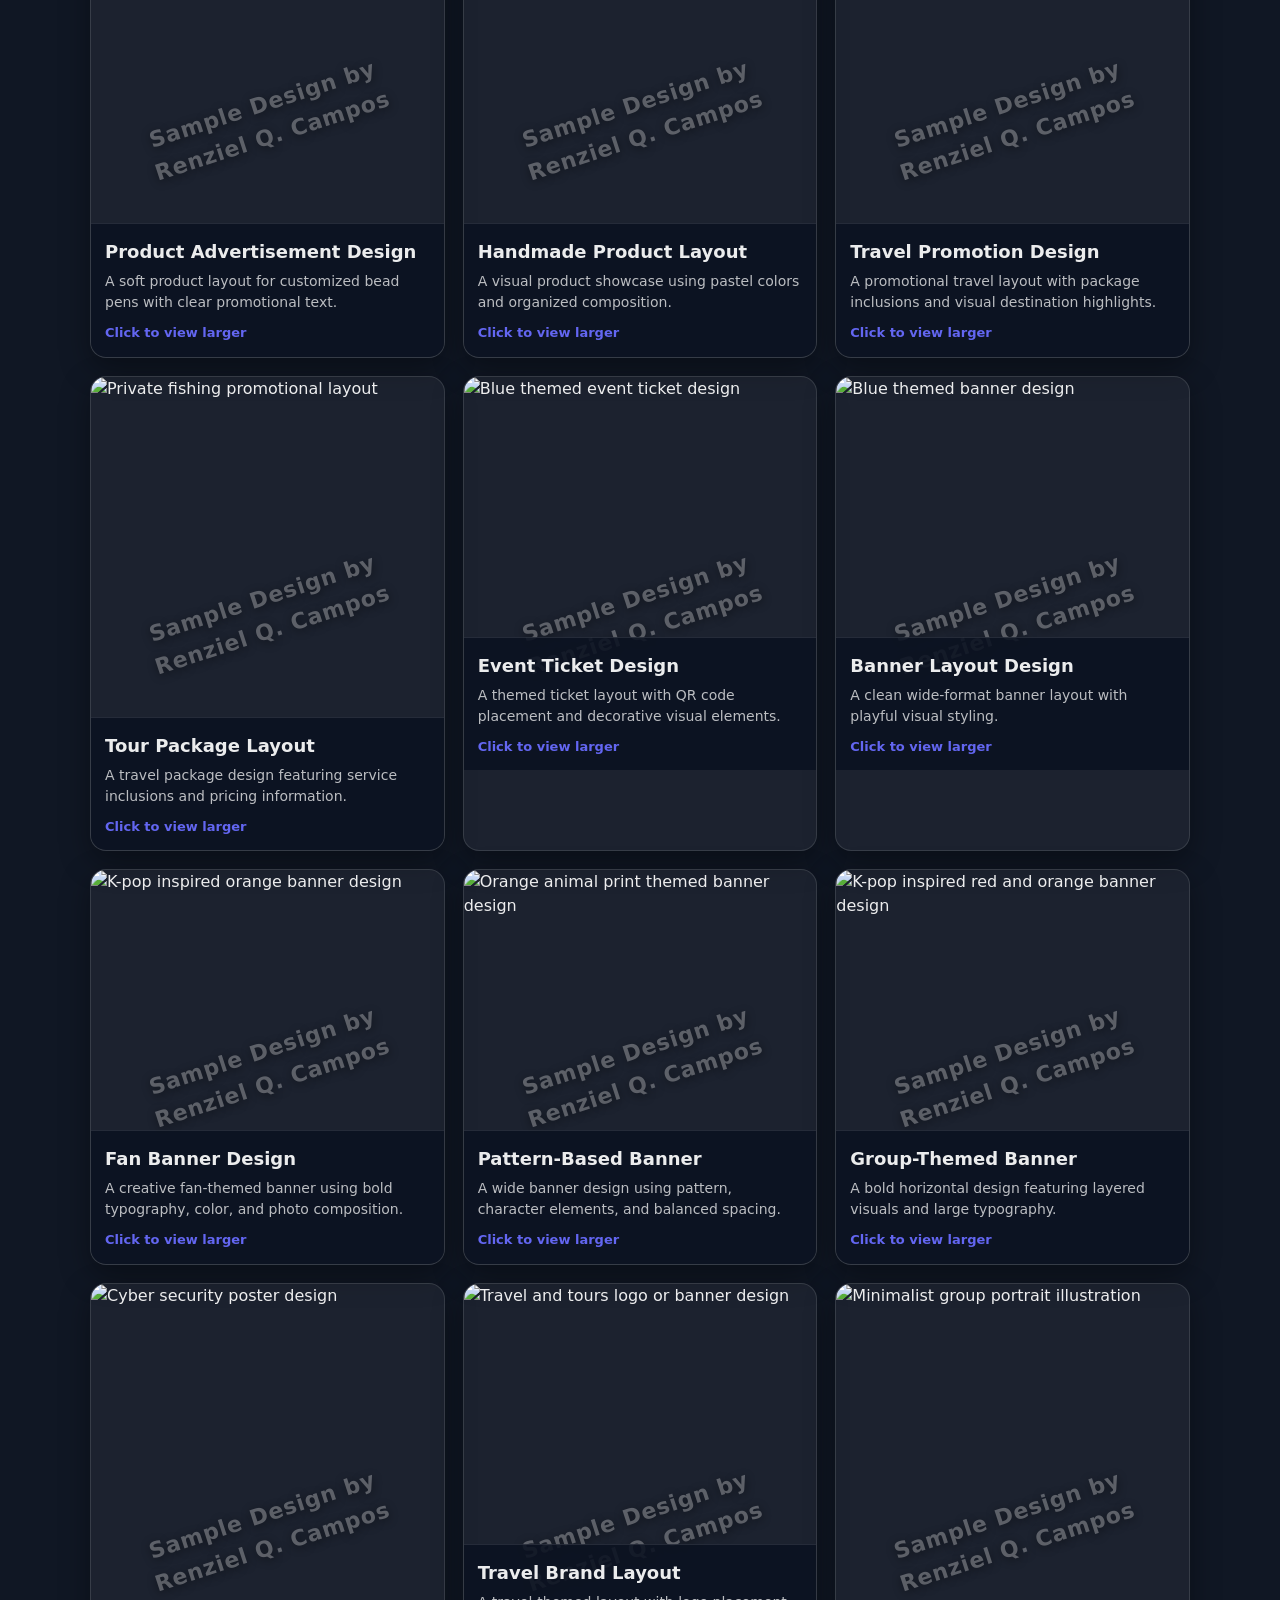
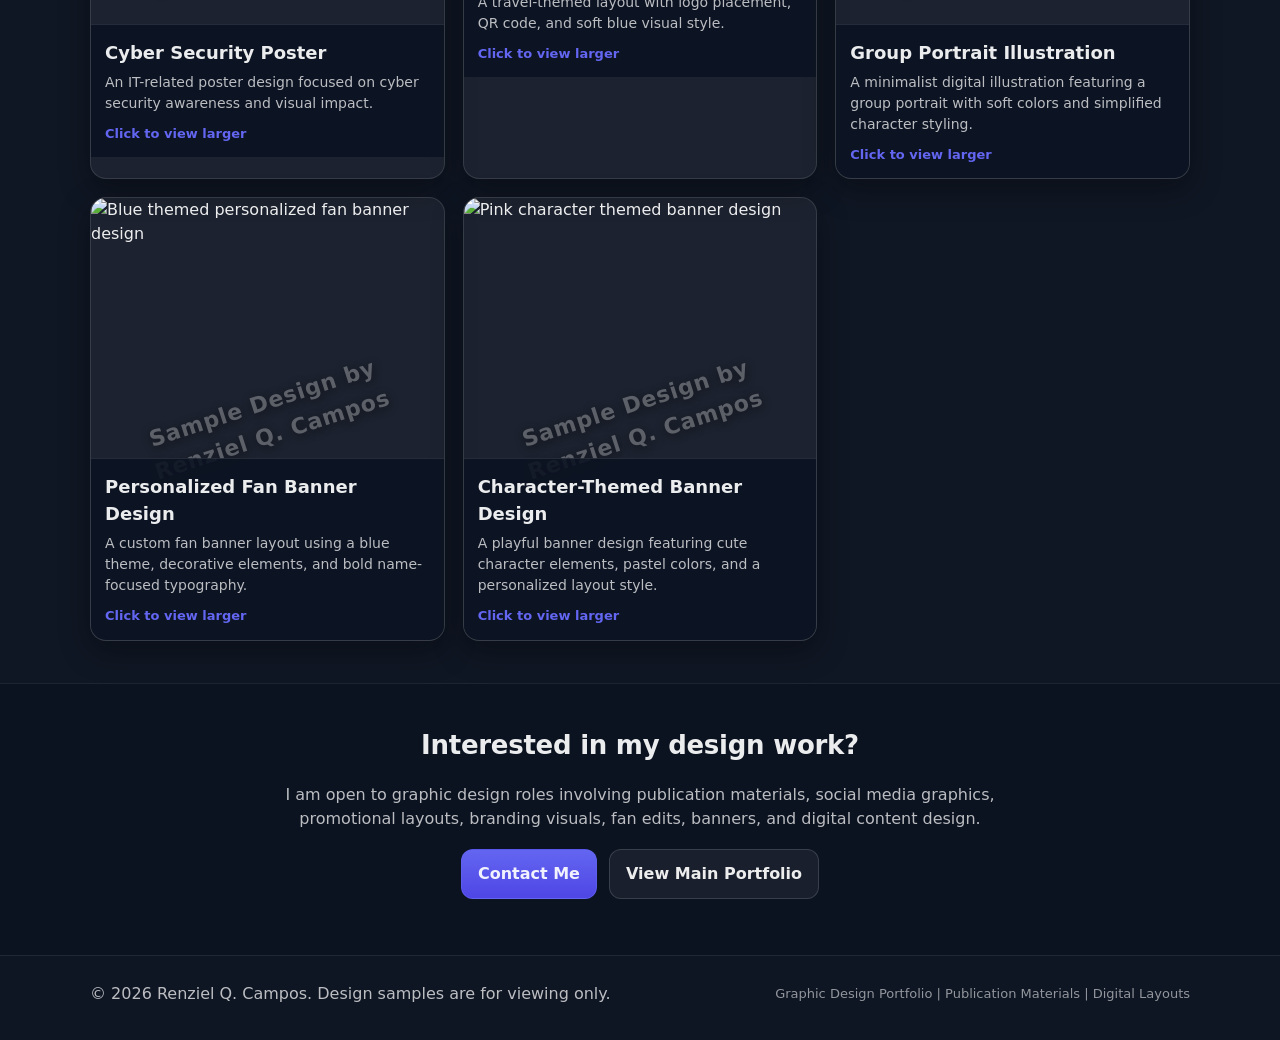
==== commit 57175492: "Revamp design samples page with updated layout, enhanced styles, and new content sections" ====
--- a/design-samples.html
+++ b/design-samples.html
@@ -366,7 +366,7 @@
 
           <p class="designer-intro">
             I create clean, organized, and visually engaging digital materials for social media,
-            promotions, events, branding, and online presentations. My work focuses on readable layouts,
+            promotions, events, branding, fan projects, and online presentations. My work focuses on readable layouts,
             clear visual hierarchy, balanced composition, and designs that communicate information effectively.
           </p>
 
@@ -394,6 +394,7 @@
             <li>Social Media Graphics</li>
             <li>Promotional Layouts</li>
             <li>Banners and Event Visuals</li>
+            <li>Fan Edits and Personalized Layouts</li>
             <li>Canva and Figma-based Designs</li>
           </ul>
         </aside>
@@ -444,6 +445,8 @@
           <span class="chip" role="listitem">Promotional Posters</span>
           <span class="chip" role="listitem">Banner Design</span>
           <span class="chip" role="listitem">Event / Ticket Layouts</span>
+          <span class="chip" role="listitem">Fan Edits</span>
+          <span class="chip" role="listitem">Digital Illustration</span>
           <span class="chip" role="listitem">Basic Branding</span>
           <span class="chip" role="listitem">Typography</span>
           <span class="chip" role="listitem">Visual Hierarchy</span>
@@ -452,7 +455,7 @@
         </div>
 
         <p class="section-muted">
-          I create digital layouts with attention to readability, spacing, color, and overall presentation.
+          I create digital layouts with attention to readability, spacing, color, composition, and overall presentation.
         </p>
       </div>
     </section>
@@ -579,6 +582,39 @@
               <h3 class="design-card-title">Travel Brand Layout</h3>
               <p class="design-card-desc">
                 A travel-themed layout with logo placement, QR code, and soft blue visual style.
+              </p>
+              <p class="view-hint">Click to view larger</p>
+            </div>
+          </article>
+
+          <article class="design-card" data-image="design-samples/12.png" data-title="Group Portrait Illustration">
+            <img src="design-samples/12.png" alt="Minimalist group portrait illustration" draggable="false" />
+            <div class="design-card-content">
+              <h3 class="design-card-title">Group Portrait Illustration</h3>
+              <p class="design-card-desc">
+                A minimalist digital illustration featuring a group portrait with soft colors and simplified character styling.
+              </p>
+              <p class="view-hint">Click to view larger</p>
+            </div>
+          </article>
+
+          <article class="design-card wide-design" data-image="design-samples/13.png" data-title="Personalized Fan Banner Design">
+            <img src="design-samples/13.png" alt="Blue themed personalized fan banner design" draggable="false" />
+            <div class="design-card-content">
+              <h3 class="design-card-title">Personalized Fan Banner Design</h3>
+              <p class="design-card-desc">
+                A custom fan banner layout using a blue theme, decorative elements, and bold name-focused typography.
+              </p>
+              <p class="view-hint">Click to view larger</p>
+            </div>
+          </article>
+
+          <article class="design-card wide-design" data-image="design-samples/14.png" data-title="Character-Themed Banner Design">
+            <img src="design-samples/14.png" alt="Pink character themed banner design" draggable="false" />
+            <div class="design-card-content">
+              <h3 class="design-card-title">Character-Themed Banner Design</h3>
+              <p class="design-card-desc">
+                A playful banner design featuring cute character elements, pastel colors, and a personalized layout style.
               </p>
               <p class="view-hint">Click to view larger</p>
             </div>
@@ -594,7 +630,7 @@
           <h2 class="section-title">Interested in my design work?</h2>
           <p>
             I am open to graphic design roles involving publication materials, social media graphics,
-            promotional layouts, branding visuals, and digital content design.
+            promotional layouts, branding visuals, fan edits, banners, and digital content design.
           </p>
 
           <div class="hero-actions" role="group" aria-label="Contact actions" style="justify-content: center;">
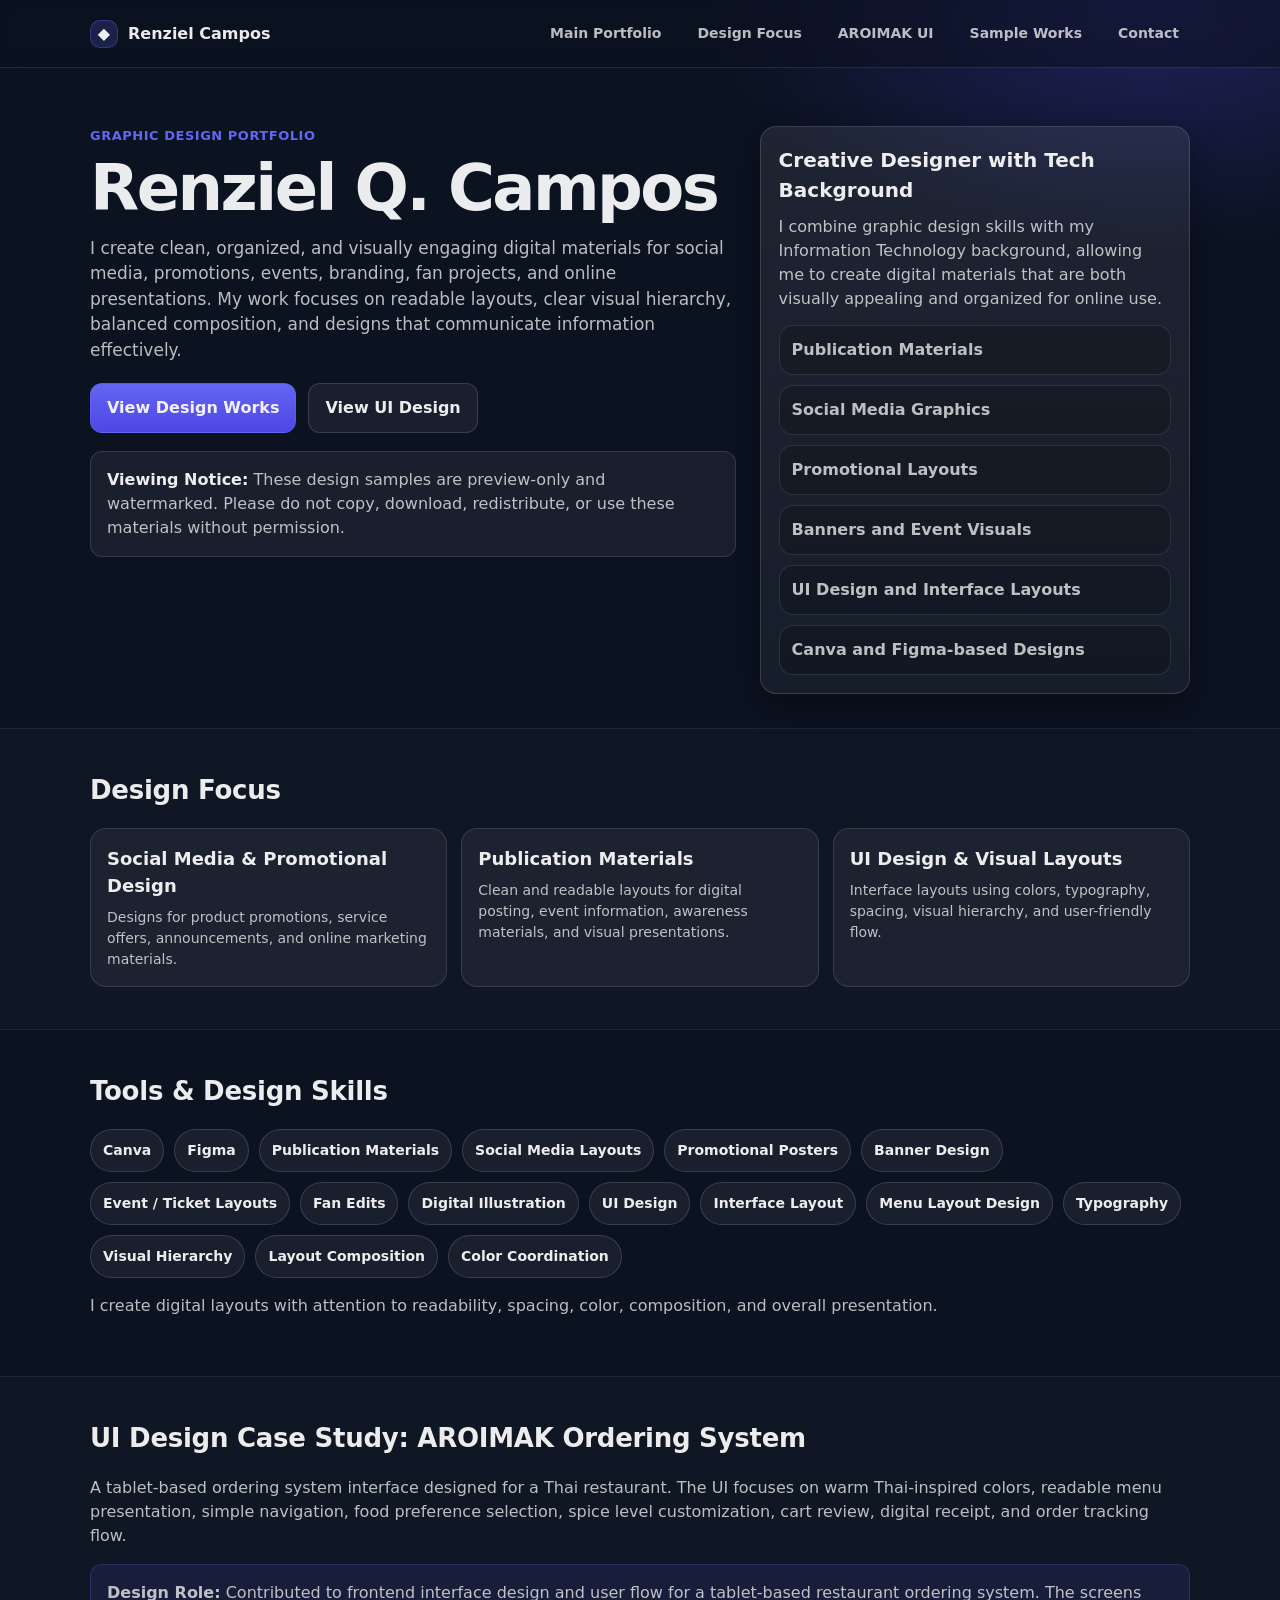
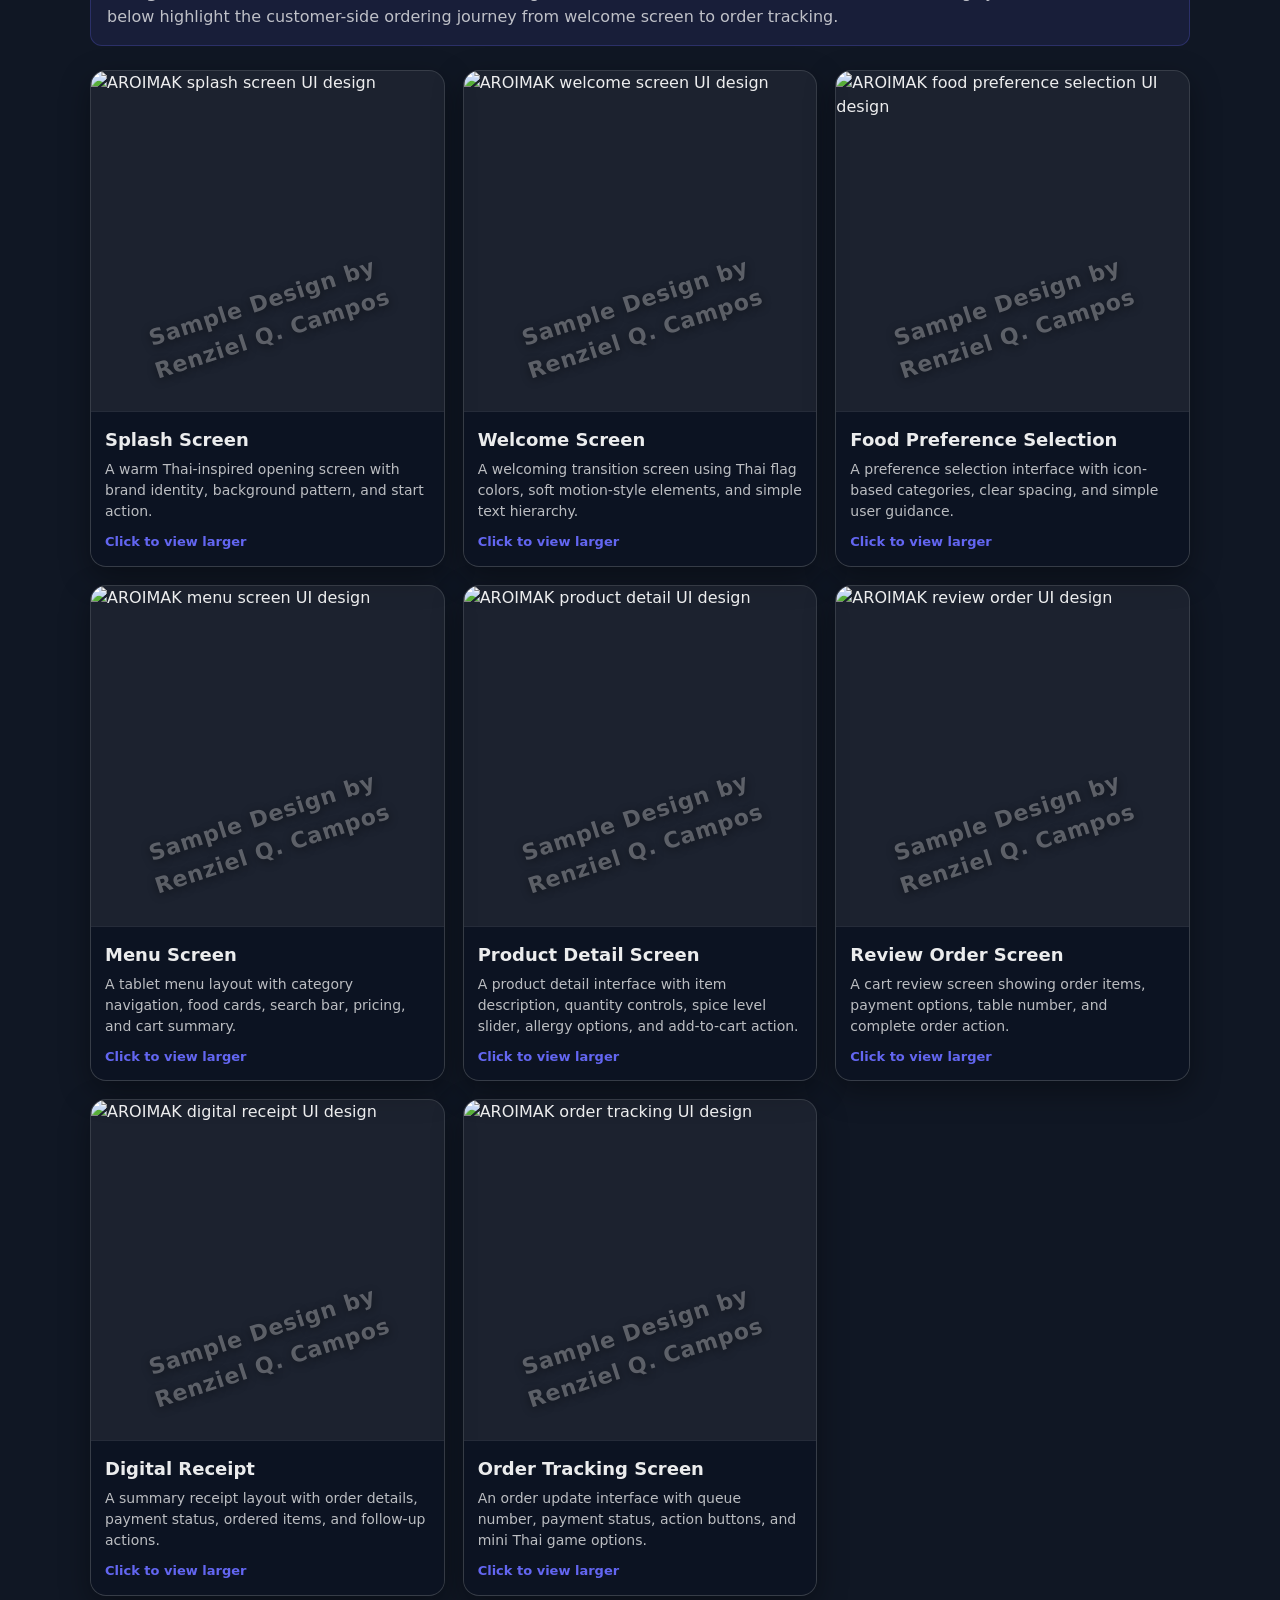
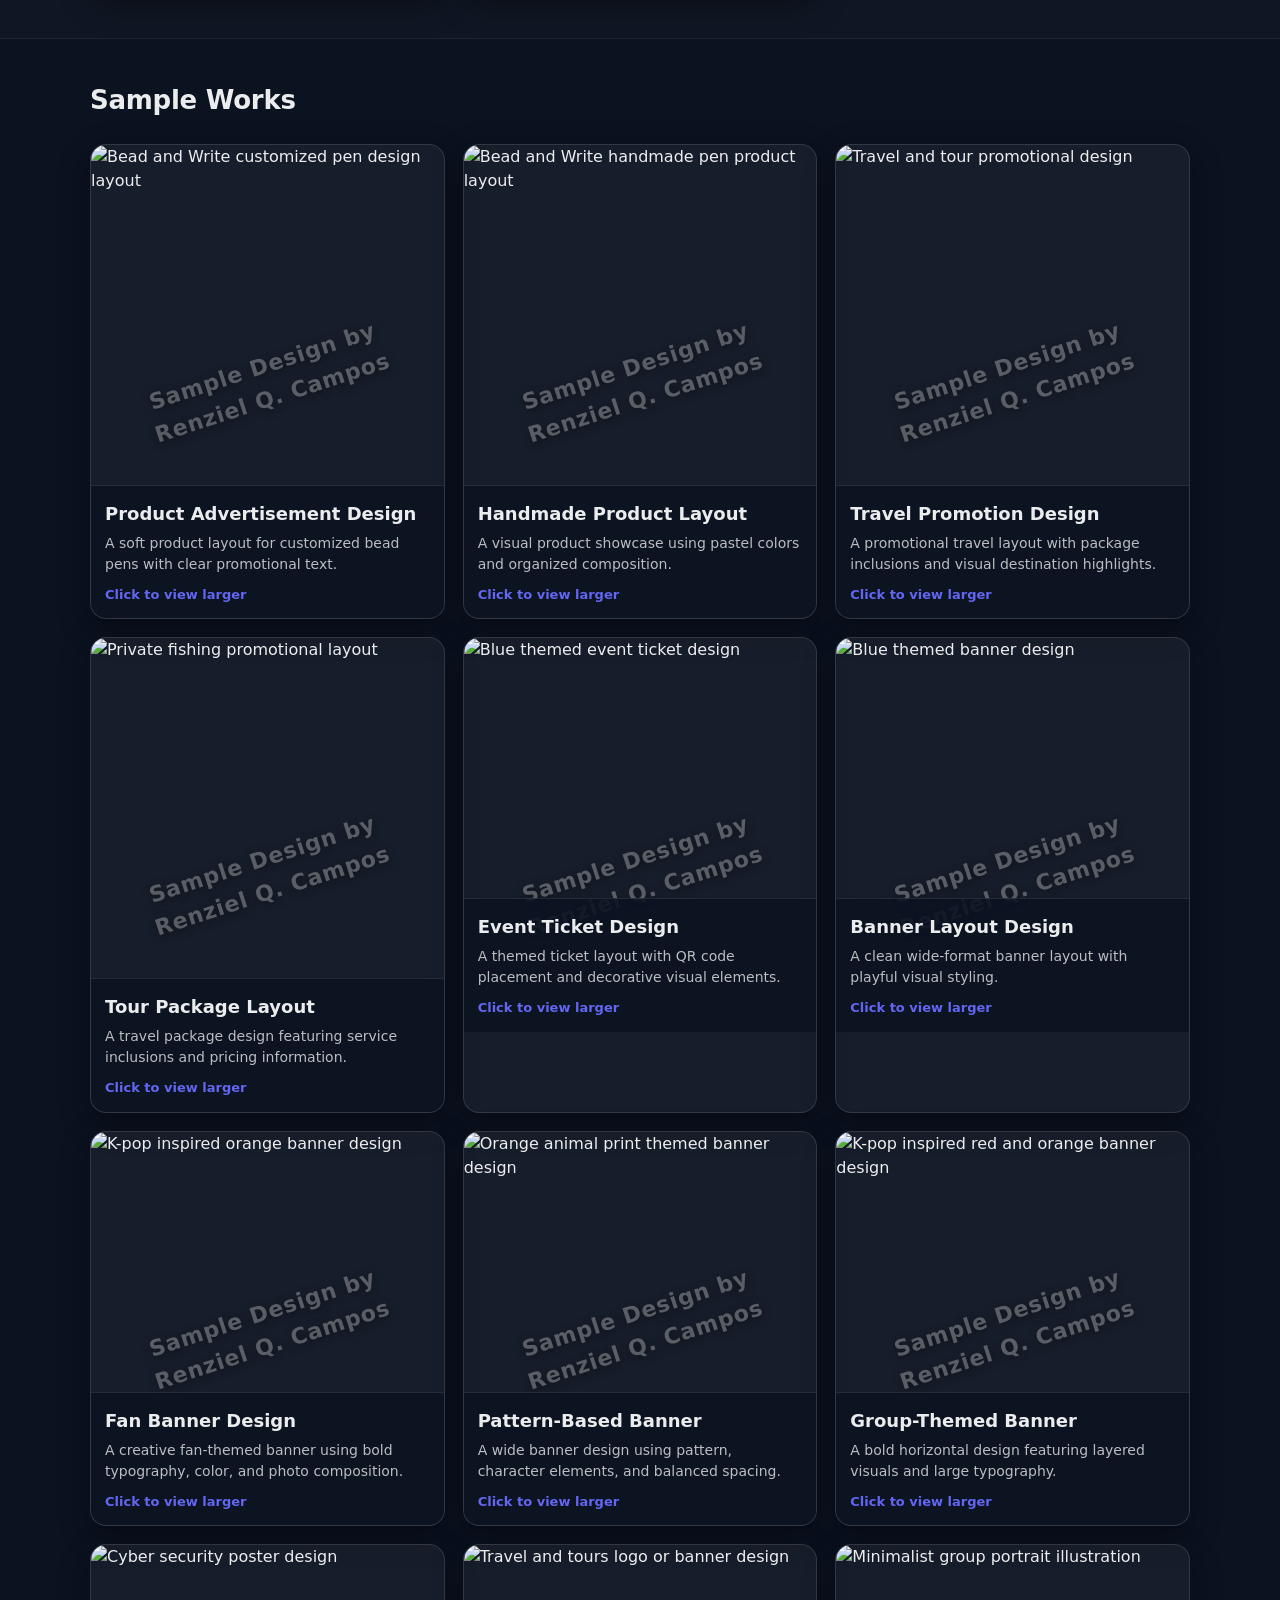
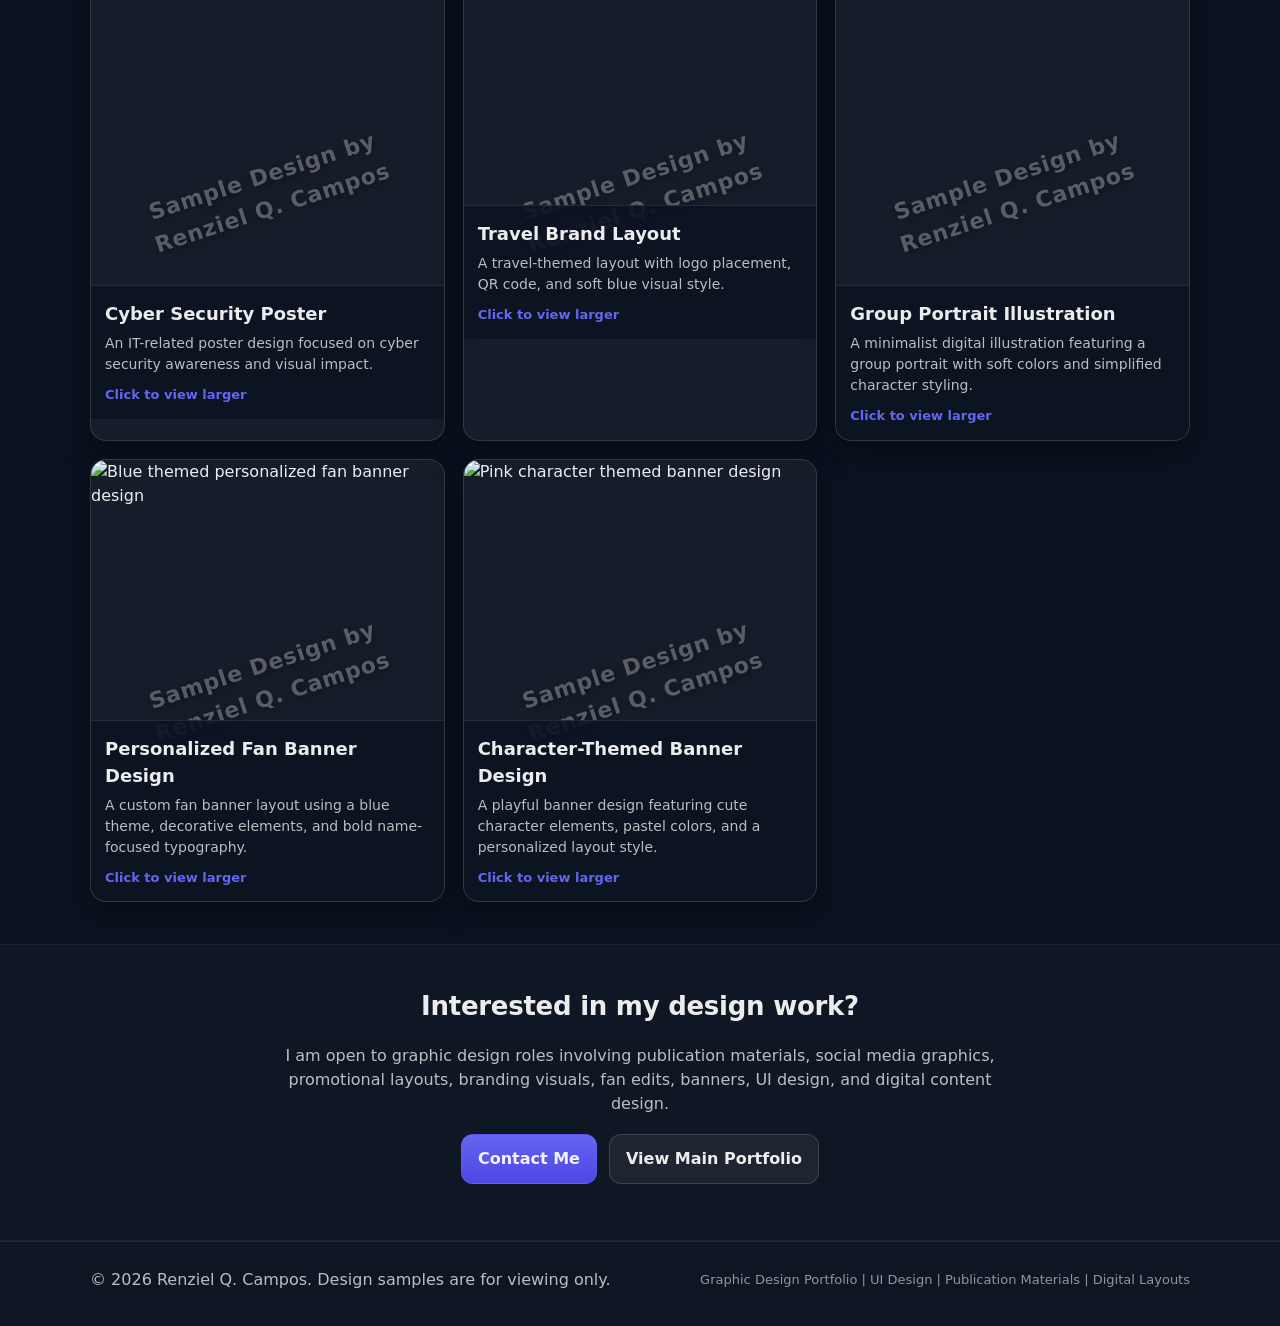
==== commit 870decea: "Enhance design samples page with AROIMAK UI case study, update project descriptions, and improve nav" ====
--- a/design-samples.html
+++ b/design-samples.html
@@ -206,7 +206,15 @@
       margin: 0 0 18px;
     }
 
-    /* Lightbox / Modal */
+    .ui-case-note {
+      margin-top: 16px;
+      padding: 16px;
+      border-radius: var(--radius-sm);
+      background: rgba(99,102,241,.10);
+      border: 1px solid rgba(99,102,241,.25);
+      color: var(--muted);
+    }
+
     .lightbox {
       position: fixed;
       inset: 0;
@@ -350,6 +358,7 @@
       <nav class="nav" aria-label="Primary">
         <a class="nav-link" href="index.html">Main Portfolio</a>
         <a class="nav-link" href="#overview">Design Focus</a>
+        <a class="nav-link" href="#aroimak-ui">AROIMAK UI</a>
         <a class="nav-link" href="#samples">Sample Works</a>
         <a class="nav-link" href="#contact-cta">Contact</a>
       </nav>
@@ -372,7 +381,7 @@
 
           <div class="hero-actions" role="group" aria-label="Design portfolio actions">
             <a class="btn btn-primary" href="#samples">View Design Works</a>
-            <a class="btn btn-secondary" href="index.html#contact">Contact Me</a>
+            <a class="btn btn-secondary" href="#aroimak-ui">View UI Design</a>
           </div>
 
           <div class="notice-box">
@@ -394,7 +403,7 @@
             <li>Social Media Graphics</li>
             <li>Promotional Layouts</li>
             <li>Banners and Event Visuals</li>
-            <li>Fan Edits and Personalized Layouts</li>
+            <li>UI Design and Interface Layouts</li>
             <li>Canva and Figma-based Designs</li>
           </ul>
         </aside>
@@ -423,9 +432,9 @@
           </article>
 
           <article class="overview-card">
-            <h3>Branding & Visual Layouts</h3>
+            <h3>UI Design & Visual Layouts</h3>
             <p>
-              Simple brand-aligned visuals using colors, typography, spacing, and image composition.
+              Interface layouts using colors, typography, spacing, visual hierarchy, and user-friendly flow.
             </p>
           </article>
         </div>
@@ -447,7 +456,9 @@
           <span class="chip" role="listitem">Event / Ticket Layouts</span>
           <span class="chip" role="listitem">Fan Edits</span>
           <span class="chip" role="listitem">Digital Illustration</span>
-          <span class="chip" role="listitem">Basic Branding</span>
+          <span class="chip" role="listitem">UI Design</span>
+          <span class="chip" role="listitem">Interface Layout</span>
+          <span class="chip" role="listitem">Menu Layout Design</span>
           <span class="chip" role="listitem">Typography</span>
           <span class="chip" role="listitem">Visual Hierarchy</span>
           <span class="chip" role="listitem">Layout Composition</span>
@@ -460,8 +471,116 @@
       </div>
     </section>
 
+    <!-- AROIMAK UI DESIGN CASE STUDY -->
+    <section id="aroimak-ui" class="section section-alt">
+      <div class="container">
+        <h2 class="section-title">UI Design Case Study: AROIMAK Ordering System</h2>
+
+        <p class="section-muted">
+          A tablet-based ordering system interface designed for a Thai restaurant. The UI focuses on warm Thai-inspired
+          colors, readable menu presentation, simple navigation, food preference selection, spice level customization,
+          cart review, digital receipt, and order tracking flow.
+        </p>
+
+        <div class="ui-case-note">
+          <strong>Design Role:</strong> Contributed to frontend interface design and user flow for a tablet-based restaurant ordering system.
+          The screens below highlight the customer-side ordering journey from welcome screen to order tracking.
+        </div>
+
+        <div class="design-gallery" aria-label="AROIMAK UI design gallery">
+          <article class="design-card" data-image="design-samples/15.png" data-title="AROIMAK Splash Screen">
+            <img src="design-samples/15.png" alt="AROIMAK splash screen UI design" draggable="false" />
+            <div class="design-card-content">
+              <h3 class="design-card-title">Splash Screen</h3>
+              <p class="design-card-desc">
+                A warm Thai-inspired opening screen with brand identity, background pattern, and start action.
+              </p>
+              <p class="view-hint">Click to view larger</p>
+            </div>
+          </article>
+
+          <article class="design-card" data-image="design-samples/16.png" data-title="AROIMAK Welcome Screen">
+            <img src="design-samples/16.png" alt="AROIMAK welcome screen UI design" draggable="false" />
+            <div class="design-card-content">
+              <h3 class="design-card-title">Welcome Screen</h3>
+              <p class="design-card-desc">
+                A welcoming transition screen using Thai flag colors, soft motion-style elements, and simple text hierarchy.
+              </p>
+              <p class="view-hint">Click to view larger</p>
+            </div>
+          </article>
+
+          <article class="design-card" data-image="design-samples/17.png" data-title="AROIMAK Food Preference UI">
+            <img src="design-samples/17.png" alt="AROIMAK food preference selection UI design" draggable="false" />
+            <div class="design-card-content">
+              <h3 class="design-card-title">Food Preference Selection</h3>
+              <p class="design-card-desc">
+                A preference selection interface with icon-based categories, clear spacing, and simple user guidance.
+              </p>
+              <p class="view-hint">Click to view larger</p>
+            </div>
+          </article>
+
+          <article class="design-card" data-image="design-samples/18.png" data-title="AROIMAK Menu Screen">
+            <img src="design-samples/18.png" alt="AROIMAK menu screen UI design" draggable="false" />
+            <div class="design-card-content">
+              <h3 class="design-card-title">Menu Screen</h3>
+              <p class="design-card-desc">
+                A tablet menu layout with category navigation, food cards, search bar, pricing, and cart summary.
+              </p>
+              <p class="view-hint">Click to view larger</p>
+            </div>
+          </article>
+
+          <article class="design-card" data-image="design-samples/19.png" data-title="AROIMAK Product Detail UI">
+            <img src="design-samples/19.png" alt="AROIMAK product detail UI design" draggable="false" />
+            <div class="design-card-content">
+              <h3 class="design-card-title">Product Detail Screen</h3>
+              <p class="design-card-desc">
+                A product detail interface with item description, quantity controls, spice level slider, allergy options, and add-to-cart action.
+              </p>
+              <p class="view-hint">Click to view larger</p>
+            </div>
+          </article>
+
+          <article class="design-card" data-image="design-samples/20.png" data-title="AROIMAK Review Order UI">
+            <img src="design-samples/20.png" alt="AROIMAK review order UI design" draggable="false" />
+            <div class="design-card-content">
+              <h3 class="design-card-title">Review Order Screen</h3>
+              <p class="design-card-desc">
+                A cart review screen showing order items, payment options, table number, and complete order action.
+              </p>
+              <p class="view-hint">Click to view larger</p>
+            </div>
+          </article>
+
+          <article class="design-card" data-image="design-samples/21.png" data-title="AROIMAK Digital Receipt UI">
+            <img src="design-samples/21.png" alt="AROIMAK digital receipt UI design" draggable="false" />
+            <div class="design-card-content">
+              <h3 class="design-card-title">Digital Receipt</h3>
+              <p class="design-card-desc">
+                A summary receipt layout with order details, payment status, ordered items, and follow-up actions.
+              </p>
+              <p class="view-hint">Click to view larger</p>
+            </div>
+          </article>
+
+          <article class="design-card" data-image="design-samples/22.png" data-title="AROIMAK Order Tracking UI">
+            <img src="design-samples/22.png" alt="AROIMAK order tracking UI design" draggable="false" />
+            <div class="design-card-content">
+              <h3 class="design-card-title">Order Tracking Screen</h3>
+              <p class="design-card-desc">
+                An order update interface with queue number, payment status, action buttons, and mini Thai game options.
+              </p>
+              <p class="view-hint">Click to view larger</p>
+            </div>
+          </article>
+        </div>
+      </div>
+    </section>
+
     <!-- SAMPLE WORKS -->
-    <section id="samples" class="section section-alt">
+    <section id="samples" class="section">
       <div class="container">
         <h2 class="section-title">Sample Works</h2>
 
@@ -624,13 +743,13 @@
     </section>
 
     <!-- CONTACT CTA -->
-    <section id="contact-cta" class="section">
+    <section id="contact-cta" class="section section-alt">
       <div class="container">
         <div class="designer-cta">
           <h2 class="section-title">Interested in my design work?</h2>
           <p>
             I am open to graphic design roles involving publication materials, social media graphics,
-            promotional layouts, branding visuals, fan edits, banners, and digital content design.
+            promotional layouts, branding visuals, fan edits, banners, UI design, and digital content design.
           </p>
 
           <div class="hero-actions" role="group" aria-label="Contact actions" style="justify-content: center;">
@@ -658,7 +777,7 @@
   <footer class="site-footer" role="contentinfo">
     <div class="container footer-inner">
       <p class="footer-text">© <span id="year"></span> Renziel Q. Campos. Design samples are for viewing only.</p>
-      <p class="footer-small">Graphic Design Portfolio | Publication Materials | Digital Layouts</p>
+      <p class="footer-small">Graphic Design Portfolio | UI Design | Publication Materials | Digital Layouts</p>
     </div>
   </footer>
 
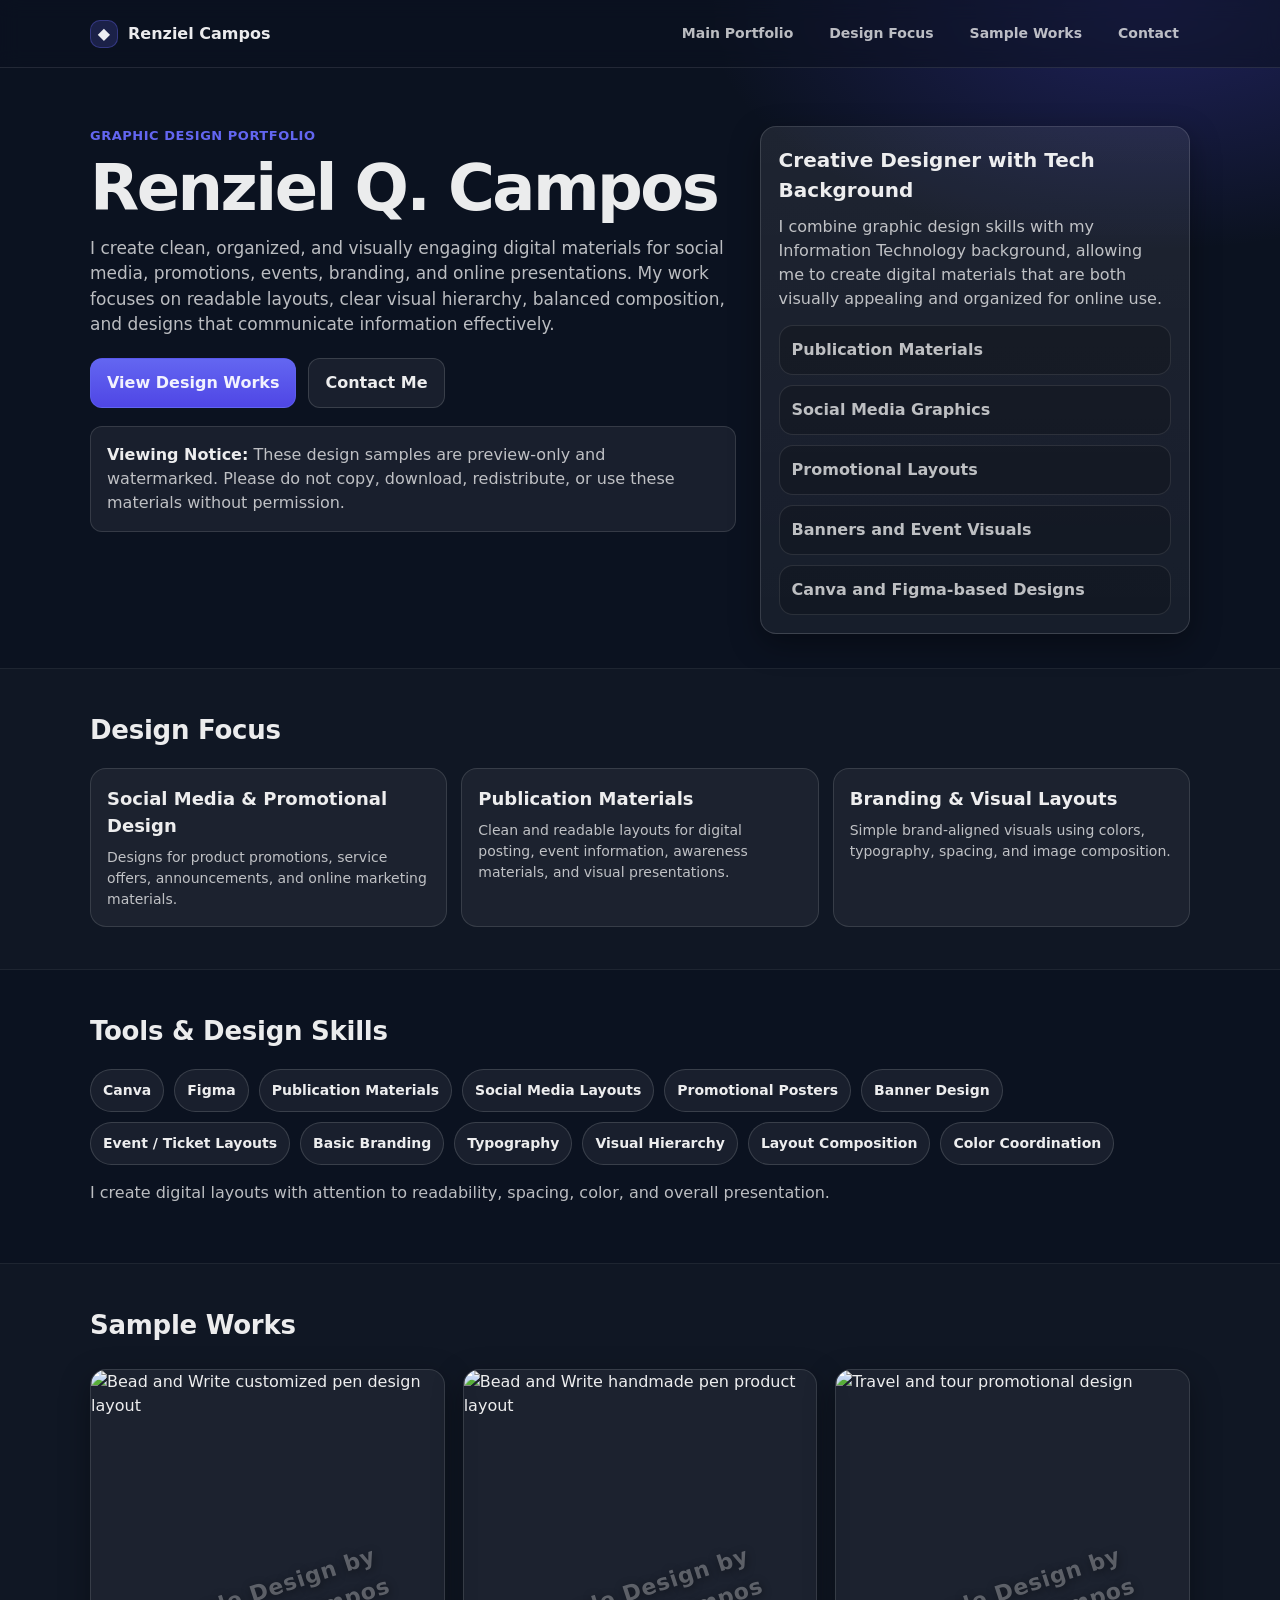
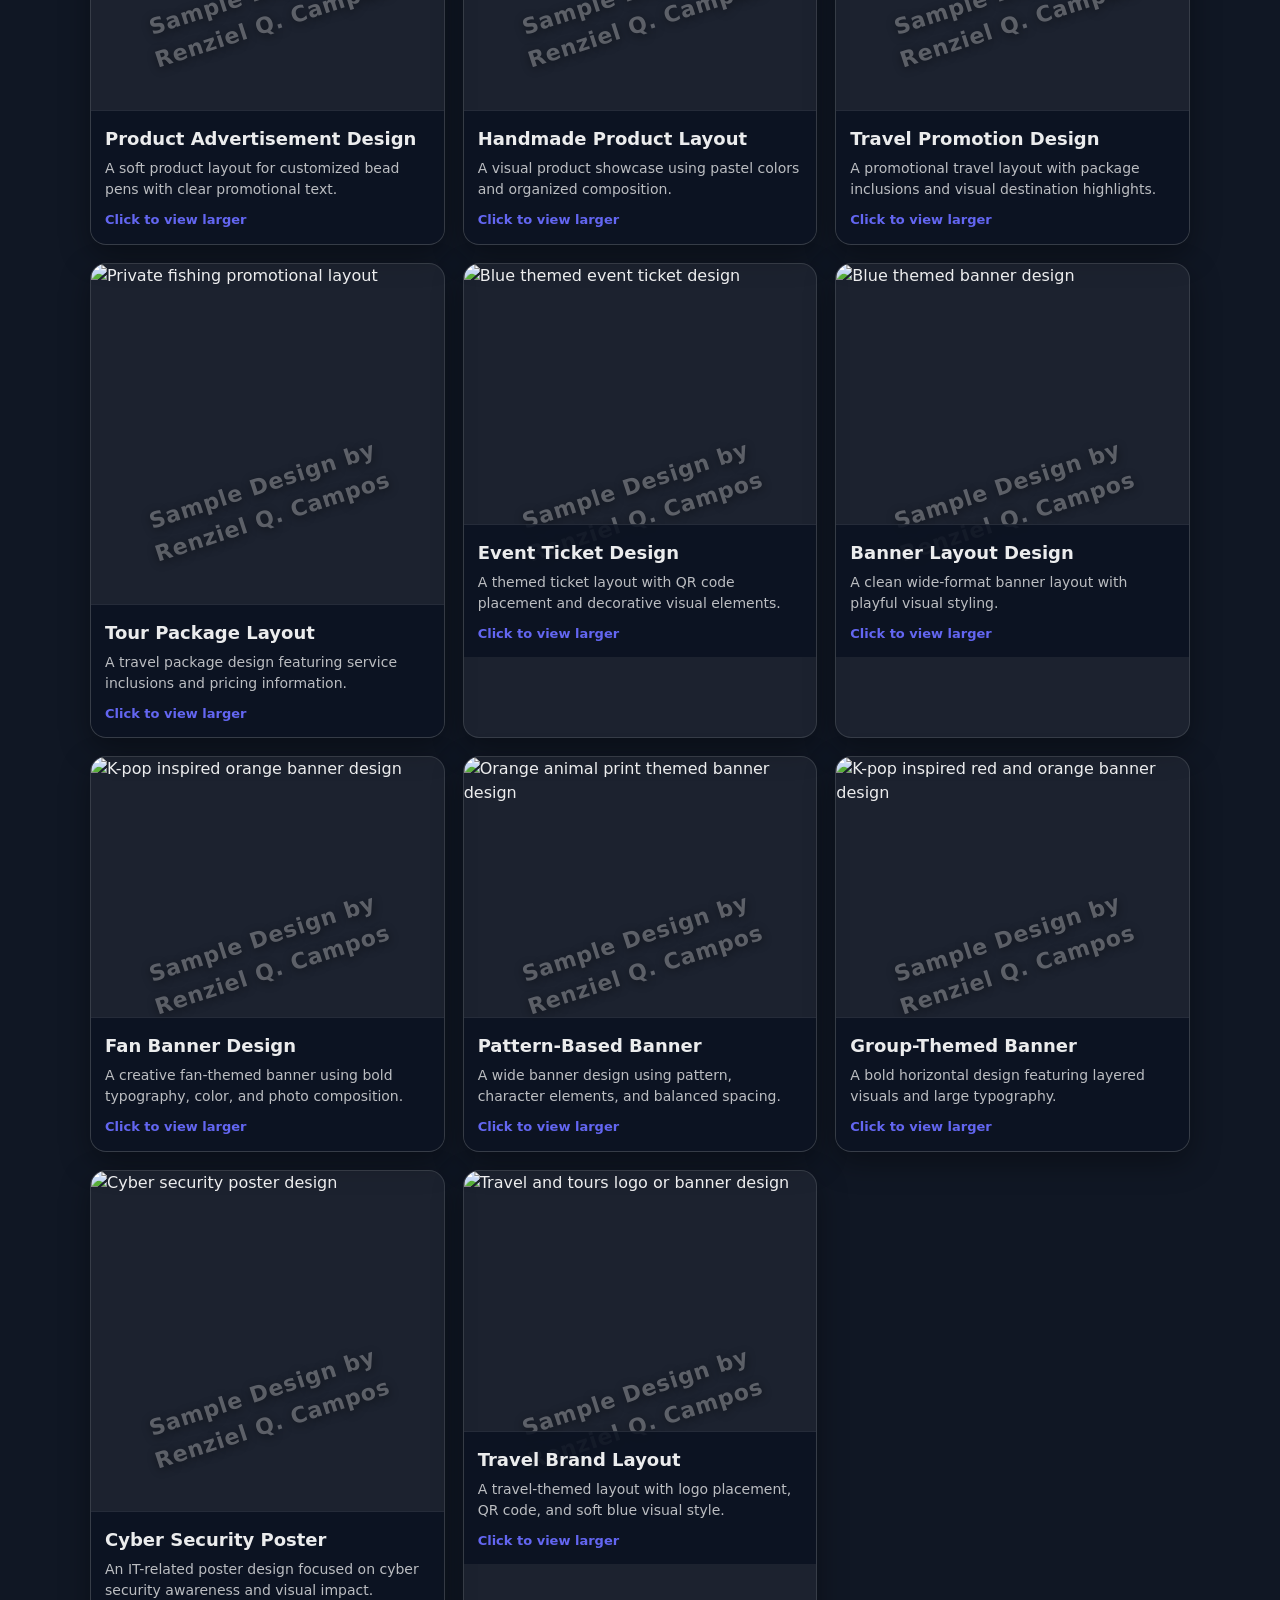
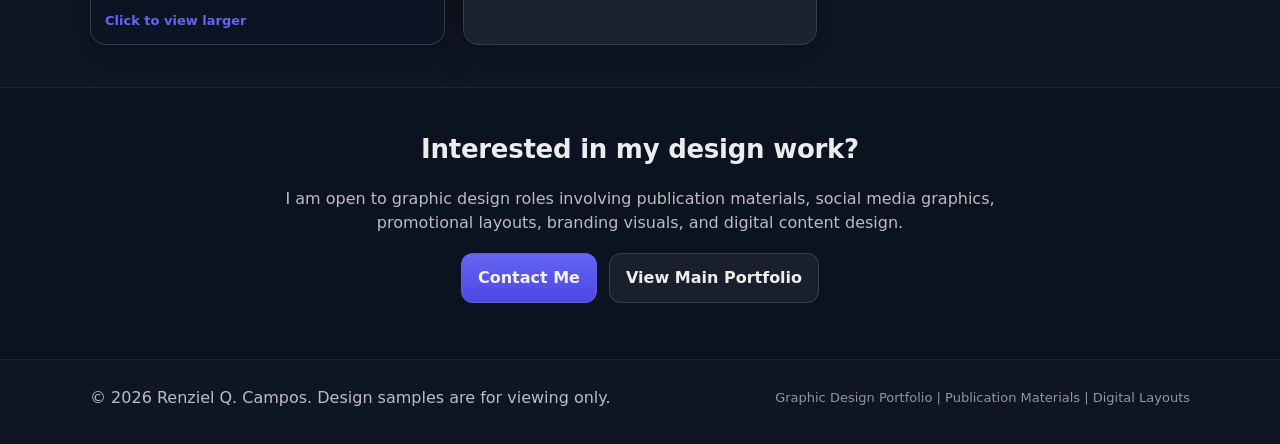
==== commit dc809cf4: "Merge branch 'main' of https://github.com/camposrenziel2003-stack/my-portfolio" ====
--- a/design-samples.html
+++ b/design-samples.html
@@ -206,15 +206,7 @@
       margin: 0 0 18px;
     }
 
-    .ui-case-note {
-      margin-top: 16px;
-      padding: 16px;
-      border-radius: var(--radius-sm);
-      background: rgba(99,102,241,.10);
-      border: 1px solid rgba(99,102,241,.25);
-      color: var(--muted);
-    }
-
+    /* Lightbox / Modal */
     .lightbox {
       position: fixed;
       inset: 0;
@@ -358,7 +350,6 @@
       <nav class="nav" aria-label="Primary">
         <a class="nav-link" href="index.html">Main Portfolio</a>
         <a class="nav-link" href="#overview">Design Focus</a>
-        <a class="nav-link" href="#aroimak-ui">AROIMAK UI</a>
         <a class="nav-link" href="#samples">Sample Works</a>
         <a class="nav-link" href="#contact-cta">Contact</a>
       </nav>
@@ -375,13 +366,13 @@
 
           <p class="designer-intro">
             I create clean, organized, and visually engaging digital materials for social media,
-            promotions, events, branding, fan projects, and online presentations. My work focuses on readable layouts,
+            promotions, events, branding, and online presentations. My work focuses on readable layouts,
             clear visual hierarchy, balanced composition, and designs that communicate information effectively.
           </p>
 
           <div class="hero-actions" role="group" aria-label="Design portfolio actions">
             <a class="btn btn-primary" href="#samples">View Design Works</a>
-            <a class="btn btn-secondary" href="#aroimak-ui">View UI Design</a>
+            <a class="btn btn-secondary" href="index.html#contact">Contact Me</a>
           </div>
 
           <div class="notice-box">
@@ -403,7 +394,6 @@
             <li>Social Media Graphics</li>
             <li>Promotional Layouts</li>
             <li>Banners and Event Visuals</li>
-            <li>UI Design and Interface Layouts</li>
             <li>Canva and Figma-based Designs</li>
           </ul>
         </aside>
@@ -432,9 +422,9 @@
           </article>
 
           <article class="overview-card">
-            <h3>UI Design & Visual Layouts</h3>
+            <h3>Branding & Visual Layouts</h3>
             <p>
-              Interface layouts using colors, typography, spacing, visual hierarchy, and user-friendly flow.
+              Simple brand-aligned visuals using colors, typography, spacing, and image composition.
             </p>
           </article>
         </div>
@@ -454,11 +444,7 @@
           <span class="chip" role="listitem">Promotional Posters</span>
           <span class="chip" role="listitem">Banner Design</span>
           <span class="chip" role="listitem">Event / Ticket Layouts</span>
-          <span class="chip" role="listitem">Fan Edits</span>
-          <span class="chip" role="listitem">Digital Illustration</span>
-          <span class="chip" role="listitem">UI Design</span>
-          <span class="chip" role="listitem">Interface Layout</span>
-          <span class="chip" role="listitem">Menu Layout Design</span>
+          <span class="chip" role="listitem">Basic Branding</span>
           <span class="chip" role="listitem">Typography</span>
           <span class="chip" role="listitem">Visual Hierarchy</span>
           <span class="chip" role="listitem">Layout Composition</span>
@@ -466,121 +452,13 @@
         </div>
 
         <p class="section-muted">
-          I create digital layouts with attention to readability, spacing, color, composition, and overall presentation.
+          I create digital layouts with attention to readability, spacing, color, and overall presentation.
         </p>
       </div>
     </section>
 
-    <!-- AROIMAK UI DESIGN CASE STUDY -->
-    <section id="aroimak-ui" class="section section-alt">
-      <div class="container">
-        <h2 class="section-title">UI Design Case Study: AROIMAK Ordering System</h2>
-
-        <p class="section-muted">
-          A tablet-based ordering system interface designed for a Thai restaurant. The UI focuses on warm Thai-inspired
-          colors, readable menu presentation, simple navigation, food preference selection, spice level customization,
-          cart review, digital receipt, and order tracking flow.
-        </p>
-
-        <div class="ui-case-note">
-          <strong>Design Role:</strong> Contributed to frontend interface design and user flow for a tablet-based restaurant ordering system.
-          The screens below highlight the customer-side ordering journey from welcome screen to order tracking.
-        </div>
-
-        <div class="design-gallery" aria-label="AROIMAK UI design gallery">
-          <article class="design-card" data-image="design-samples/15.png" data-title="AROIMAK Splash Screen">
-            <img src="design-samples/15.png" alt="AROIMAK splash screen UI design" draggable="false" />
-            <div class="design-card-content">
-              <h3 class="design-card-title">Splash Screen</h3>
-              <p class="design-card-desc">
-                A warm Thai-inspired opening screen with brand identity, background pattern, and start action.
-              </p>
-              <p class="view-hint">Click to view larger</p>
-            </div>
-          </article>
-
-          <article class="design-card" data-image="design-samples/16.png" data-title="AROIMAK Welcome Screen">
-            <img src="design-samples/16.png" alt="AROIMAK welcome screen UI design" draggable="false" />
-            <div class="design-card-content">
-              <h3 class="design-card-title">Welcome Screen</h3>
-              <p class="design-card-desc">
-                A welcoming transition screen using Thai flag colors, soft motion-style elements, and simple text hierarchy.
-              </p>
-              <p class="view-hint">Click to view larger</p>
-            </div>
-          </article>
-
-          <article class="design-card" data-image="design-samples/17.png" data-title="AROIMAK Food Preference UI">
-            <img src="design-samples/17.png" alt="AROIMAK food preference selection UI design" draggable="false" />
-            <div class="design-card-content">
-              <h3 class="design-card-title">Food Preference Selection</h3>
-              <p class="design-card-desc">
-                A preference selection interface with icon-based categories, clear spacing, and simple user guidance.
-              </p>
-              <p class="view-hint">Click to view larger</p>
-            </div>
-          </article>
-
-          <article class="design-card" data-image="design-samples/18.png" data-title="AROIMAK Menu Screen">
-            <img src="design-samples/18.png" alt="AROIMAK menu screen UI design" draggable="false" />
-            <div class="design-card-content">
-              <h3 class="design-card-title">Menu Screen</h3>
-              <p class="design-card-desc">
-                A tablet menu layout with category navigation, food cards, search bar, pricing, and cart summary.
-              </p>
-              <p class="view-hint">Click to view larger</p>
-            </div>
-          </article>
-
-          <article class="design-card" data-image="design-samples/19.png" data-title="AROIMAK Product Detail UI">
-            <img src="design-samples/19.png" alt="AROIMAK product detail UI design" draggable="false" />
-            <div class="design-card-content">
-              <h3 class="design-card-title">Product Detail Screen</h3>
-              <p class="design-card-desc">
-                A product detail interface with item description, quantity controls, spice level slider, allergy options, and add-to-cart action.
-              </p>
-              <p class="view-hint">Click to view larger</p>
-            </div>
-          </article>
-
-          <article class="design-card" data-image="design-samples/20.png" data-title="AROIMAK Review Order UI">
-            <img src="design-samples/20.png" alt="AROIMAK review order UI design" draggable="false" />
-            <div class="design-card-content">
-              <h3 class="design-card-title">Review Order Screen</h3>
-              <p class="design-card-desc">
-                A cart review screen showing order items, payment options, table number, and complete order action.
-              </p>
-              <p class="view-hint">Click to view larger</p>
-            </div>
-          </article>
-
-          <article class="design-card" data-image="design-samples/21.png" data-title="AROIMAK Digital Receipt UI">
-            <img src="design-samples/21.png" alt="AROIMAK digital receipt UI design" draggable="false" />
-            <div class="design-card-content">
-              <h3 class="design-card-title">Digital Receipt</h3>
-              <p class="design-card-desc">
-                A summary receipt layout with order details, payment status, ordered items, and follow-up actions.
-              </p>
-              <p class="view-hint">Click to view larger</p>
-            </div>
-          </article>
-
-          <article class="design-card" data-image="design-samples/22.png" data-title="AROIMAK Order Tracking UI">
-            <img src="design-samples/22.png" alt="AROIMAK order tracking UI design" draggable="false" />
-            <div class="design-card-content">
-              <h3 class="design-card-title">Order Tracking Screen</h3>
-              <p class="design-card-desc">
-                An order update interface with queue number, payment status, action buttons, and mini Thai game options.
-              </p>
-              <p class="view-hint">Click to view larger</p>
-            </div>
-          </article>
-        </div>
-      </div>
-    </section>
-
     <!-- SAMPLE WORKS -->
-    <section id="samples" class="section">
+    <section id="samples" class="section section-alt">
       <div class="container">
         <h2 class="section-title">Sample Works</h2>
 
@@ -705,51 +583,18 @@
               <p class="view-hint">Click to view larger</p>
             </div>
           </article>
-
-          <article class="design-card" data-image="design-samples/12.png" data-title="Group Portrait Illustration">
-            <img src="design-samples/12.png" alt="Minimalist group portrait illustration" draggable="false" />
-            <div class="design-card-content">
-              <h3 class="design-card-title">Group Portrait Illustration</h3>
-              <p class="design-card-desc">
-                A minimalist digital illustration featuring a group portrait with soft colors and simplified character styling.
-              </p>
-              <p class="view-hint">Click to view larger</p>
-            </div>
-          </article>
-
-          <article class="design-card wide-design" data-image="design-samples/13.png" data-title="Personalized Fan Banner Design">
-            <img src="design-samples/13.png" alt="Blue themed personalized fan banner design" draggable="false" />
-            <div class="design-card-content">
-              <h3 class="design-card-title">Personalized Fan Banner Design</h3>
-              <p class="design-card-desc">
-                A custom fan banner layout using a blue theme, decorative elements, and bold name-focused typography.
-              </p>
-              <p class="view-hint">Click to view larger</p>
-            </div>
-          </article>
-
-          <article class="design-card wide-design" data-image="design-samples/14.png" data-title="Character-Themed Banner Design">
-            <img src="design-samples/14.png" alt="Pink character themed banner design" draggable="false" />
-            <div class="design-card-content">
-              <h3 class="design-card-title">Character-Themed Banner Design</h3>
-              <p class="design-card-desc">
-                A playful banner design featuring cute character elements, pastel colors, and a personalized layout style.
-              </p>
-              <p class="view-hint">Click to view larger</p>
-            </div>
-          </article>
         </div>
       </div>
     </section>
 
     <!-- CONTACT CTA -->
-    <section id="contact-cta" class="section section-alt">
+    <section id="contact-cta" class="section">
       <div class="container">
         <div class="designer-cta">
           <h2 class="section-title">Interested in my design work?</h2>
           <p>
             I am open to graphic design roles involving publication materials, social media graphics,
-            promotional layouts, branding visuals, fan edits, banners, UI design, and digital content design.
+            promotional layouts, branding visuals, and digital content design.
           </p>
 
           <div class="hero-actions" role="group" aria-label="Contact actions" style="justify-content: center;">
@@ -777,7 +622,7 @@
   <footer class="site-footer" role="contentinfo">
     <div class="container footer-inner">
       <p class="footer-text">© <span id="year"></span> Renziel Q. Campos. Design samples are for viewing only.</p>
-      <p class="footer-small">Graphic Design Portfolio | UI Design | Publication Materials | Digital Layouts</p>
+      <p class="footer-small">Graphic Design Portfolio | Publication Materials | Digital Layouts</p>
     </div>
   </footer>
 
